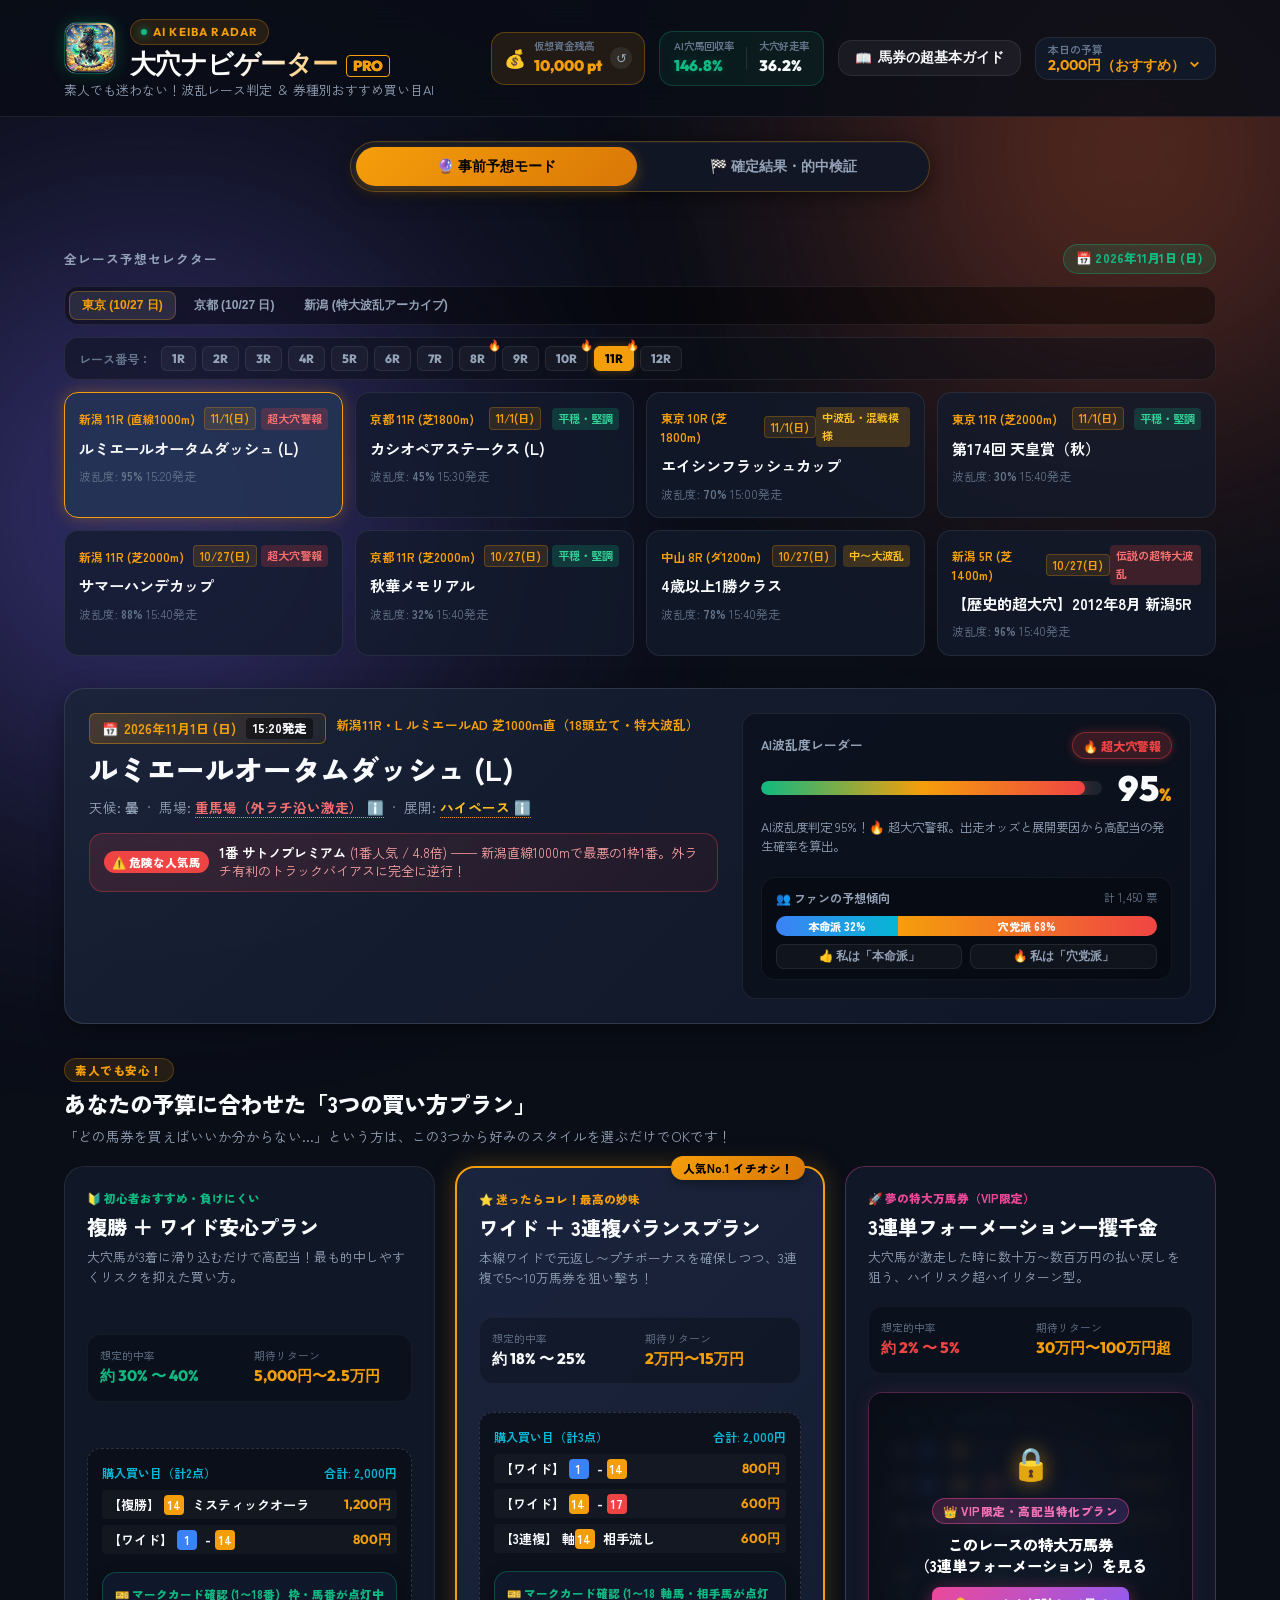
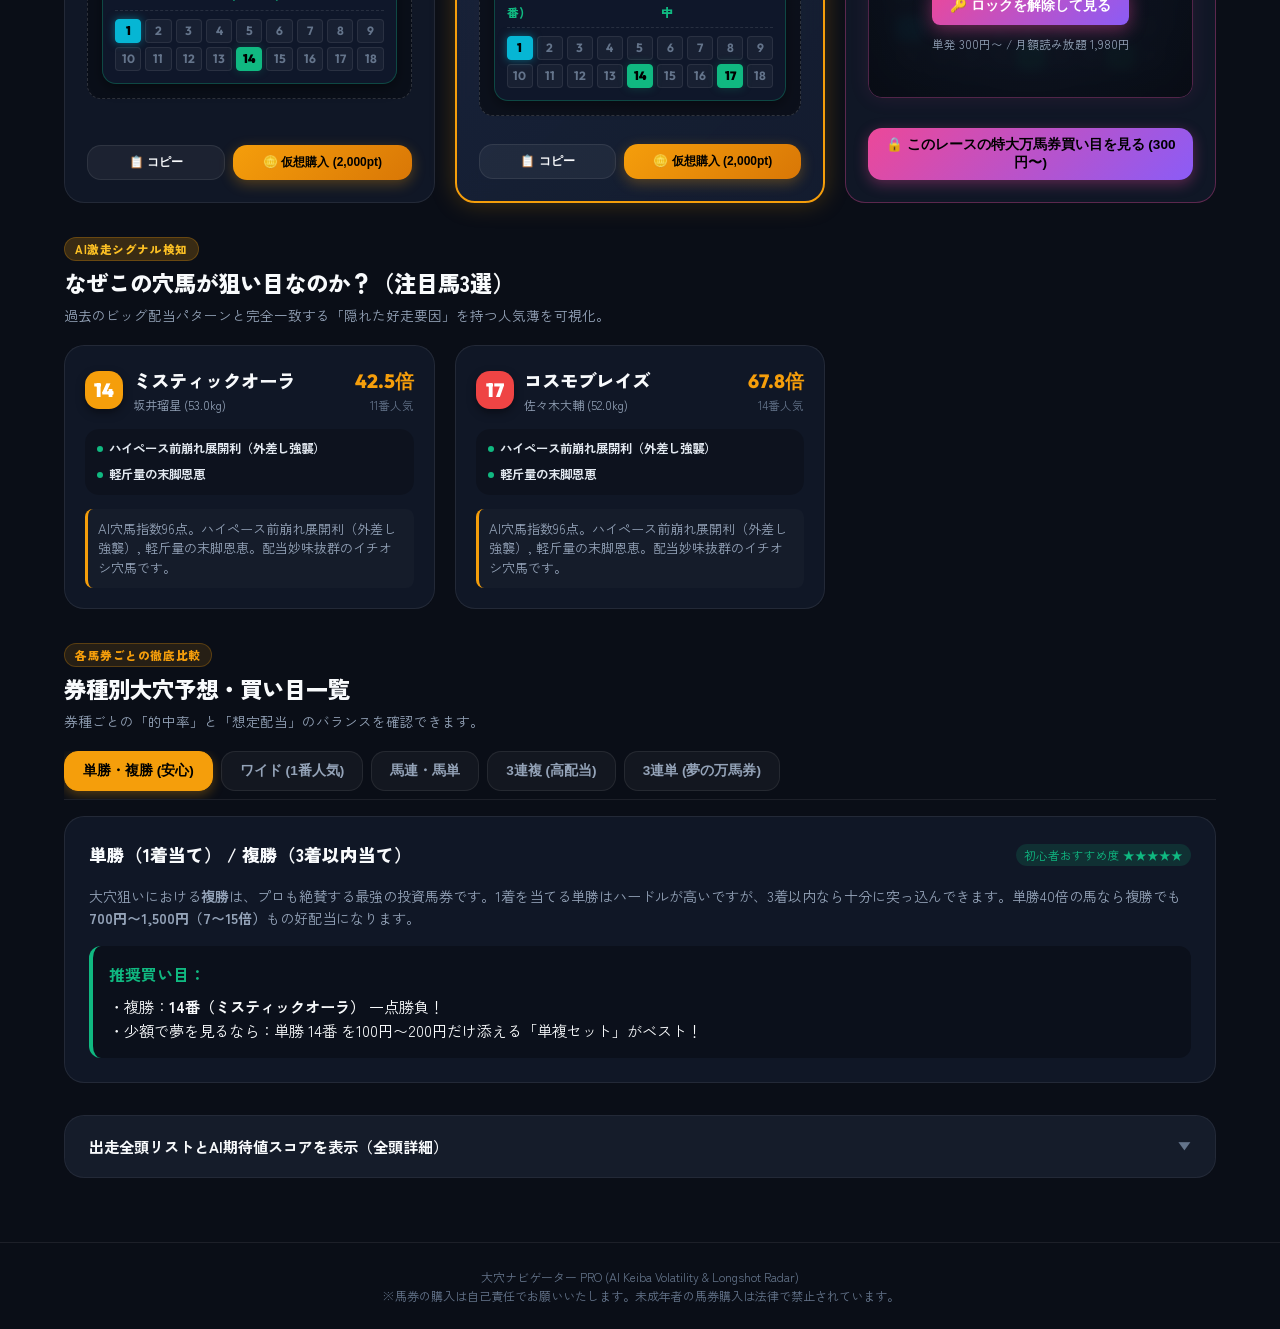
==== index.html @ f324fe52 "feat(monetization): 特大万馬券プランの南京錠ロック＆ハイブリッド収益化（単発300円/月額1,980円）モーダル連携を実装" ====
<!DOCTYPE html>
<html lang="ja">
<head>
  <meta charset="UTF-8">
  <meta name="viewport" content="width=device-width, initial-scale=1.0">
  <meta name="description" content="AI大穴競馬予測ツール - 初心者でもひと目でわかる波乱度判定と券種別おすすめ大穴買い目提案アプリ">
  <title>大穴ナビゲーター | AI競馬波乱度・穴馬予測ツール</title>
  
  <!-- Favicon & App Icons -->
  <link rel="icon" type="image/x-icon" href="favicon.ico">
  <link rel="icon" type="image/png" sizes="32x32" href="favicon-32x32.png">
  <link rel="icon" type="image/png" sizes="16x16" href="favicon-16x16.png">
  <link rel="apple-touch-icon" sizes="180x180" href="apple-touch-icon.png">
  <link rel="manifest" href="manifest.json">
  <meta name="theme-color" content="#0a0e17">
  <meta name="apple-mobile-web-app-capable" content="yes">
  <meta name="apple-mobile-web-app-status-bar-style" content="black-translucent">
  <meta name="apple-mobile-web-app-title" content="大穴ナビ">

  <!-- OGP & SNS Card -->
  <meta property="og:title" content="大穴ナビゲーター PRO | AI競馬波乱度・穴馬予測ツール">
  <meta property="og:description" content="初心者でもひと目でわかる波乱度判定と券種別おすすめ大穴買い目提案アプリ">
  <meta property="og:image" content="https://oana-navi.com/icon-512.png">
  <meta property="og:url" content="https://oana-navi.com">
  <meta property="og:type" content="website">

  <link rel="preconnect" href="https://fonts.googleapis.com">
  <link rel="preconnect" href="https://fonts.gstatic.com" crossorigin>
  <link href="https://fonts.googleapis.com/css2?family=Outfit:wght@400;600;700;800;900&family=Zen+Kaku+Gothic+New:wght@400;500;700;900&display=swap" rel="stylesheet">
  <link rel="stylesheet" href="style.css?v=20261028_arrow">
</head>
<body>
  <!-- 背景エフェクト -->
  <div class="bg-glow bg-glow-1"></div>
  <div class="bg-glow bg-glow-2"></div>
  <div class="bg-pattern"></div>

  <!-- ヘッダー -->
  <header class="app-header">
    <div class="header-container">
      <div class="brand">
        <div class="brand-header-flex">
          <img src="apple-touch-icon.png" alt="大穴ナビゲーター ロゴ" class="brand-logo-img">
          <div class="brand-header-text">
            <div class="brand-badge">
              <span class="pulse-dot"></span> AI KEIBA RADAR
            </div>
            <h1 class="brand-title">大穴ナビゲーター <span>PRO</span></h1>
          </div>
        </div>
        <p class="brand-subtitle">素人でも迷わない！波乱レース判定 ＆<br class="sp-only"> 券種別おすすめ買い目AI</p>
      </div>
      <div class="header-actions">
        <!-- 仮想馬券シミュレーター ウォレット -->
        <div class="wallet-badge" id="wallet-badge" title="ノーリスクで楽しめる仮想資金">
          <span class="wallet-icon">💰</span>
          <div class="wallet-info">
            <span class="wallet-label">仮想資金残高</span>
            <span class="wallet-val" id="wallet-balance">10,000 pt</span>
          </div>
          <button class="wallet-reset-btn" id="wallet-reset-btn" title="資金を10,000ptにリセット">↺</button>
        </div>

        <!-- AI通算信頼性サマリーバッジ -->
        <div class="ai-track-record-badge" title="直近100レースのバックテスト実績">
          <div class="record-item">
            <span class="record-label">AI穴馬回収率</span>
            <span class="record-val highlight-green">146.8%</span>
          </div>
          <div class="record-divider"></div>
          <div class="record-item">
            <span class="record-label">大穴好走率</span>
            <span class="record-val">36.2%</span>
          </div>
        </div>

        <button id="btn-beginner-guide" class="btn btn-outline" aria-label="買い方初心者ガイドを開く">
          <span class="icon">📖</span> 馬券の超基本ガイド
        </button>
        <div class="budget-selector" title="予算に応じたおすすめ買い目を自動計算">
          <div class="budget-info">
            <span class="budget-label">本日の予算</span>
            <select id="budget-select">
              <option value="1000">1,000円（お試し）</option>
              <option value="2000" selected>2,000円（おすすめ）</option>
              <option value="3000">3,000円（しっかり）</option>
              <option value="5000">5,000円（勝負）</option>
            </select>
          </div>
        </div>
      </div>
    </div>
  </header>

  <!-- メインコンテンツ -->
  <main class="main-container">
    <!-- 予想中 / 結果検証モード切り替え（全幅モダンセグメントタブ） -->
    <div class="mode-toggle-container">
      <div class="mode-toggle-group">
        <button id="mode-prediction-btn" class="mode-btn active">🔮 事前予想モード</button>
        <button id="mode-result-btn" class="mode-btn">🏁 確定結果・的中検証</button>
      </div>
    </div>

    <!-- レース選択バー（全競馬場・全レース対応） -->
    <section class="race-selector-section" aria-label="レース選択">
      <div class="selector-header">
        <div class="selector-title-row">
          <div class="selector-title-with-date">
            <span class="section-label">全レース予想セレクター</span>
            <span class="race-date-pill" id="selector-date-pill">📅 2024年10月27日 (日)</span>
          </div>
          <!-- 競馬場タブ -->
          <div class="venue-tabs" id="venue-tabs">
            <button class="venue-btn active" data-venue="tokyo">東京 (10/27 日)</button>
            <button class="venue-btn" data-venue="kyoto">京都 (10/27 日)</button>
            <button class="venue-btn" data-venue="niigata">新潟 (特大波乱アーカイブ)</button>
          </div>
        </div>
      </div>

      <!-- レース番号一覧（1R〜12R） -->
      <div class="race-round-selector">
        <span class="round-label">レース番号：</span>
        <div class="round-buttons" id="round-buttons">
          <!-- 1R〜12RのボタンをJSで生成 -->
        </div>
      </div>

      <!-- レースカード一覧（波乱度サマリー） -->
      <div class="race-cards-carousel" id="race-list-container">
        <!-- JSでレースタブ/カードを生成 -->
      </div>
    </section>

    <!-- レース結果・的中判定エリア（確定結果モード時に最優先表示） -->
    <section class="result-verification-section" id="result-verification-section" style="display: none;" aria-label="レース結果と的中判定">
      <!-- JSで動的レンダリング -->
    </section>

    <!-- レースヘッダー情報＆波乱度インジケーター -->
    <section class="race-overview-card" id="race-overview">
      <div class="overview-main">
        <div class="race-date-badge-row">
          <span class="race-date-highlight" id="race-date-badge">📅 2024年10月27日(日) 15:40発走</span>
          <div class="race-meta-badge" id="race-badge">東京11R・G1 芝2000m（秋古馬三冠初戦・16頭立て）</div>
        </div>
        <h2 class="race-name" id="race-title">第174回 天皇賞（秋）</h2>
        <div class="race-conditions" id="race-conditions">
          <span>天候: <strong>晴</strong></span>
          <span class="sep">•</span>
          <span>馬場: <strong class="badge-heavy tooltip-trigger" data-tip="馬場の水分量・荒れ具合。良＝走りやすい、重・不良＝滑りやすく波乱が起きやすい">良馬場（超高速芝）ℹ️</strong></span>
          <span class="sep">•</span>
          <span>展開: <strong class="badge-pace tooltip-trigger" data-tip="レースのペース。ハイペース＝前がバテて差し穴馬が有利、スロー＝前残り有利">ミドルペースℹ️</strong></span>
        </div>

        <!-- ⚠️ 危険な人気馬アラート（消し馬判定） -->
        <div class="danger-horse-banner" id="danger-horse-banner">
          <!-- 動的レンダリング -->
        </div>
      </div>

      <!-- 波乱度メーター ＆ みんなの支持率バー -->
      <div class="volatility-card">
        <div class="volatility-header">
          <span class="volatility-title">AI波乱度レーダー</span>
          <span class="volatility-level-badge" id="volatility-badge">⚠️ 中波乱・混戦模様</span>
        </div>
        <div class="volatility-visual">
          <div class="volatility-meter-outer">
            <div class="volatility-meter-inner" id="volatility-bar" style="width: 68%;"></div>
          </div>
          <div class="volatility-score" id="volatility-score">68<span>%</span></div>
        </div>
        <p class="volatility-desc" id="volatility-desc">
          実力伯仲の混戦模様！直線の瞬発力勝負で人気薄の追い込み馬が飛び込む大穴パターン。
        </p>

        <!-- 👥 みんなの支持率ソーシャルバー -->
        <div class="community-poll-box" id="community-poll-box">
          <div class="poll-header">
            <span class="poll-title">👥 ファンの予想傾向</span>
            <span class="poll-count" id="poll-voters-count">計 1,842 票</span>
          </div>
          <div class="poll-bar-wrapper">
            <div class="poll-bar-seg favorite-seg" id="poll-fav-bar" style="width: 58%;">
              <span>本命派 58%</span>
            </div>
            <div class="poll-bar-seg underdog-seg" id="poll-under-bar" style="width: 42%;">
              <span>穴党派 42%</span>
            </div>
          </div>
          <div class="poll-action-buttons">
            <button class="poll-vote-btn" id="vote-fav-btn">👍 私は「本命派」</button>
            <button class="poll-vote-btn" id="vote-under-btn">🔥 私は「穴党派」</button>
          </div>
        </div>
      </div>
    </section>

    <!-- 初心者向け：今すぐ買えるおすすめ3コース -->
    <section class="recommendation-section" aria-label="おすすめ買い方コース">
      <div class="section-header">
        <div>
          <span class="section-badge">素人でも安心！</span>
          <h3 class="section-title">あなたの予算に合わせた「3つの買い方プラン」</h3>
        </div>
        <p class="section-caption">「どの馬券を買えばいいか分からない…」という方は、この3つから好みのスタイルを選ぶだけでOKです！</p>
      </div>

      <div class="plans-grid" id="plans-container">
        <!-- プランカード1: ローリスク安心コース -->
        <!-- プランカード2: バランス一攫千金コース (イチオシ) -->
        <!-- プランカード3: 夢の超特大万馬券コース -->
      </div>
    </section>

    <!-- 本日の厳選激走穴馬（なぜこの馬なのか？） -->
    <section class="dark-horses-section" aria-label="激走穴馬ピックアップ">
      <div class="section-header">
        <div>
          <span class="section-badge bg-gold">AI激走シグナル検知</span>
          <h3 class="section-title">なぜこの穴馬が狙い目なのか？（注目馬3選）</h3>
        </div>
        <p class="section-caption">過去のビッグ配当パターンと完全一致する「隠れた好走要因」を持つ人気薄を可視化。</p>
      </div>

      <div class="horses-grid" id="horses-container">
        <!-- 穴馬カードが動的に生成されます -->
      </div>
    </section>

    <!-- 券種別詳細シミュレーション（中・上級者向け＆比較） -->
    <section class="bet-types-section" aria-label="各馬券種別の詳細予想">
      <div class="section-header">
        <div>
          <span class="section-badge">各馬券ごとの徹底比較</span>
          <h3 class="section-title">券種別大穴予想・買い目一覧</h3>
        </div>
        <p class="section-caption">券種ごとの「的中率」と「想定配当」のバランスを確認できます。</p>
      </div>

      <div class="bet-tabs" role="tablist">
        <button class="bet-tab active" data-bet="tansho-fukusho">単勝・複勝 (安心)</button>
        <button class="bet-tab" data-bet="wide">ワイド (1番人気)</button>
        <button class="bet-tab" data-bet="umaren">馬連・馬単</button>
        <button class="bet-tab" data-bet="sanrenpuku">3連複 (高配当)</button>
        <button class="bet-tab" data-bet="sanrentan">3連単 (夢の万馬券)</button>
      </div>

      <div class="bet-tab-content-panel" id="bet-tab-content">
        <!-- タブごとの買い目・期待配当・解説 -->
      </div>
    </section>

    <!-- 出走全頭オッズ＆AIスコア表 -->
    <section class="all-runners-section" aria-label="出走全頭表">
      <details class="runners-accordion">
        <summary class="runners-summary">
          <span>出走全頭リストとAI期待値スコアを表示（全頭詳細）</span>
          <span class="accordion-arrow">▼</span>
        </summary>
        <div class="table-responsive">
          <table class="runners-table">
            <thead>
              <tr>
                <th>枠/馬番</th>
                <th>馬名</th>
                <th><span class="tooltip-trigger" data-tip="騎手と背負う重さ。1kg軽いと約1馬身分有利とされます">騎手/斤量ℹ️</span></th>
                <th>単勝オッズ/人気</th>
                <th><span class="tooltip-trigger" data-tip="逃げ・先行・差し・追込など馬の得意な走り方。展開に大きく影響します">脚質ℹ️</span></th>
                <th><span class="tooltip-trigger" data-tip="AIが算出した穴馬としての激走期待値。80点以上は激走要注意">AI穴馬指数ℹ️</span></th>
                <th>評価判定</th>
              </tr>
            </thead>
            <tbody id="runners-tbody">
              <!-- 動的生成 -->
            </tbody>
          </table>
        </div>
      </details>
    </section>

  </main>

  <!-- フッター -->
  <footer class="app-footer">
    <div class="footer-container">
      <p class="footer-brand">大穴ナビゲーター PRO (AI Keiba Volatility & Longshot Radar)</p>
      <p class="footer-note">※馬券の購入は自己責任でお願いいたします。未成年者の馬券購入は法律で禁止されています。</p>
    </div>
  </footer>

  <!-- 初心者ガイドモーダル -->
  <div class="modal-backdrop" id="guide-modal" hidden>
    <div class="modal-window">
      <div class="modal-header">
        <h3>🔰 素人でも3分でわかる馬券選びのルール</h3>
        <button class="modal-close" id="modal-close-btn" aria-label="閉じる">&times;</button>
      </div>
      <div class="modal-body">
        <div class="guide-item">
          <div class="guide-badge green">基本のキ</div>
          <h4>大穴を狙う初心者は「複勝」か「ワイド」から！</h4>
          <p>
            大穴馬は<strong>「1着になるのは難しいが、2着や3着に紛れ込む」</strong>確率が最も高いです。<br>
            単勝（1着当て）ではなく、3着以内に入れば当たる<strong>「複勝」</strong>や、2頭が3着以内に入る<strong>「ワイド」</strong>を選ぶと、驚くほど的中率が上がり、数千円〜数万円の美味しい配当が手に入ります。
          </p>
        </div>

        <div class="guide-item">
          <div class="guide-badge orange">馬券の種類別：大穴狙いの相性</div>
          <ul class="guide-list">
            <li><strong>複勝（おすすめ度 ★★★★★）:</strong> 3着以内に入ればOK。穴馬なら100円が1,000円〜3,000円（10〜30倍）に化けます。最も負けにくい買い方。</li>
            <li><strong>ワイド（おすすめ度 ★★★★★）:</strong> 3着以内に入る2頭を当てる。「人気馬＋大穴馬」の組み合わせを買うのが一番の勝ちパターン。</li>
            <li><strong>3連複（おすすめ度 ★★★★☆）:</strong> 3着以内に入る3頭を着順不問で当てる。「軸馬1頭＋相手に大穴」を絡めると10万馬券も狙えます。</li>
            <li><strong>3連単（おすすめ度 ★★☆☆☆）:</strong> 1〜3着を順番通り当てる。当たれば数百万円ですが、初心者が闇雲に買うと資金がすぐ尽きます。</li>
          </ul>
        </div>

        <div class="guide-item">
          <div class="guide-badge purple">大穴ナビゲーターの使い方</div>
          <p>
            1. 「波乱度」が<strong>70%以上</strong>のレースだけを狙う（堅いレースは見送る）。<br>
            2. アプリの「おすすめ3プラン」から、自分の予算に合ったカードの買い目をそのまま買う。<br>
            3. これだけで無理のない資金管理で超高額配当のワクワクを楽しめます！
          </p>
        </div>
      </div>
      <div class="modal-footer">
        <button class="btn btn-primary" id="modal-understand-btn">理解した！予想を見る</button>
      </div>
    </div>
  </div>

  <!-- 🔒 プレミアム買い目アンロック（note単発 300円 / 月額1,980円）モーダル -->
  <div class="modal-backdrop" id="premium-modal" hidden>
    <div class="modal-window" style="max-width: 520px;">
      <div class="modal-header">
        <h3 style="display:flex; align-items:center; gap:8px;">
          <span>👑 特大万馬券・限定買い目アンロック</span>
        </h3>
        <button class="modal-close" id="premium-close-btn" aria-label="閉じる">&times;</button>
      </div>
      <div class="modal-body">
        <p style="font-size:0.9rem; color:var(--text-muted); line-height:1.6;">
          AIが厳選した<strong>「超特大万馬券（3連単完全フォーメーション）」</strong>は、note有料記事または月額メンバーシップ限定で公開しています。
        </p>

        <div style="display:grid; grid-template-columns:1fr 1fr; gap:14px; margin-top:8px;">
          <!-- 単発プラン -->
          <div style="background:rgba(255,255,255,0.03); border:1px solid var(--border-color); border-radius:12px; padding:16px; display:flex; flex-direction:column; justify-content:space-between; gap:10px;">
            <div>
              <span class="guide-badge green">お試し単発</span>
              <h4 style="font-size:1.05rem; margin-top:6px;">このレースだけ</h4>
              <p style="font-size:0.78rem; color:var(--text-dim); margin-top:4px;">G1や気になる勝負レースだけピンポイントで購入したい方向け。</p>
            </div>
            <div>
              <div style="font-family:var(--font-display); font-size:1.4rem; font-weight:900; color:var(--accent-gold);">
                300 <span style="font-size:0.8rem; color:var(--text-muted);">円/レース</span>
              </div>
              <a href="https://note.com" target="_blank" rel="noopener noreferrer" class="btn btn-outline" style="width:100%; justify-content:center; margin-top:8px; font-size:0.75rem;">
                noteで単発購入 ↗
              </a>
            </div>
          </div>

          <!-- 月額プラン (イチオシ) -->
          <div style="background:linear-gradient(135deg, rgba(245,158,11,0.1), rgba(239,68,68,0.05)); border:2px solid var(--accent-gold); border-radius:12px; padding:16px; display:flex; flex-direction:column; justify-content:space-between; gap:10px; position:relative;">
            <div style="position:absolute; top:-10px; right:10px; background:var(--accent-gold); color:#000; font-size:0.65rem; font-weight:900; padding:2px 8px; border-radius:10px;">
              一番人気！
            </div>
            <div>
              <span class="guide-badge orange">月額読み放題</span>
              <h4 style="font-size:1.05rem; margin-top:6px;">週末全勝負レース</h4>
              <p style="font-size:0.78rem; color:var(--text-dim); margin-top:4px;">月8〜10レースの限定買い目がすべて見放題。1レースあたり実質約200円！</p>
            </div>
            <div>
              <div style="font-family:var(--font-display); font-size:1.4rem; font-weight:900; color:var(--accent-neon-green);">
                1,980 <span style="font-size:0.8rem; color:var(--text-muted);">円/月</span>
              </div>
              <a href="https://note.com" target="_blank" rel="noopener noreferrer" class="btn btn-primary" style="width:100%; justify-content:center; margin-top:8px; font-size:0.75rem;">
                メンバーシップ参加 ↗
              </a>
            </div>
          </div>
        </div>

        <div style="margin-top:14px; padding:12px; background:rgba(255,255,255,0.02); border:1px dashed rgba(255,255,255,0.15); border-radius:10px; text-align:center;">
          <p style="font-size:0.75rem; color:var(--text-muted); margin-bottom:8px;">
            【動作確認・会員様向け】購入後またはデモ体験としてロックを解除しますか？
          </p>
          <button class="btn btn-outline" style="font-size:0.75rem; padding:6px 14px; border-color:#10b981; color:#10b981;" onclick="unlockPlan3(true)">
            🔓 会員として買い目をアンロック表示する
          </button>
        </div>

        <p style="font-size:0.75rem; color:var(--text-dim); text-align:center; margin-top:8px;">
          ※noteのアカウントをお持ちであれば、クレジットカード等ですぐにご利用いただけます。
        </p>
      </div>
    </div>
  </div>

  <script src="app.js?v=20261028_mobile"></script>
</body>
</html>
---- style.css ----
/* ==========================================================================
   大穴ナビゲーター PRO - スタイルシート (Modern Dark Glassmorphism)
   ========================================================================== */

:root {
  /* カラーパレット */
  --bg-primary: #0a0e17;
  --bg-secondary: #111827;
  --bg-card: rgba(19, 27, 44, 0.75);
  --bg-card-hover: rgba(28, 40, 65, 0.85);
  --bg-card-active: rgba(36, 52, 85, 0.9);
  
  --border-color: rgba(255, 255, 255, 0.08);
  --border-highlight: rgba(245, 158, 11, 0.35);

  --text-main: #f8fafc;
  --text-muted: #94a3b8;
  --text-dim: #64748b;

  /* アクセントカラー */
  --accent-gold: #f59e0b;
  --accent-gold-glow: rgba(245, 158, 11, 0.3);
  --accent-neon-green: #10b981;
  --accent-neon-green-glow: rgba(16, 185, 129, 0.25);
  --accent-danger: #ef4444;
  --accent-danger-glow: rgba(239, 68, 68, 0.35);
  --accent-cyan: #06b6d4;
  --accent-purple: #8b5cf6;

  /* フォント */
  --font-display: 'Outfit', sans-serif;
  --font-body: 'Zen Kaku Gothic New', -apple-system, BlinkMacSystemFont, sans-serif;

  /* シャドウ＆ぼかし */
  --shadow-sm: 0 2px 8px rgba(0, 0, 0, 0.3);
  --shadow-md: 0 8px 24px rgba(0, 0, 0, 0.4);
  --shadow-lg: 0 16px 40px rgba(0, 0, 0, 0.5);
  --shadow-glow-gold: 0 0 25px rgba(245, 158, 11, 0.25);
  --shadow-glow-red: 0 0 25px rgba(239, 68, 68, 0.3);

  --radius-sm: 8px;
  --radius-md: 14px;
  --radius-lg: 20px;
  --radius-full: 9999px;
}

/* リセット＆基本 */
*, *::before, *::after {
  box-sizing: border-box;
  margin: 0;
  padding: 0;
}

body {
  font-family: var(--font-body);
  background-color: var(--bg-primary);
  color: var(--text-main);
  line-height: 1.6;
  min-height: 100vh;
  position: relative;
  overflow-x: hidden;
  -webkit-font-smoothing: antialiased;
}

/* 背景エフェクト */
.bg-glow {
  position: fixed;
  border-radius: 50%;
  filter: blur(140px);
  z-index: -1;
  pointer-events: none;
  opacity: 0.45;
}
.bg-glow-1 {
  top: -100px;
  right: -100px;
  width: 500px;
  height: 500px;
  background: radial-gradient(circle, #f59e0b 0%, #ef4444 60%, transparent 80%);
}
.bg-glow-2 {
  bottom: 10%;
  left: -150px;
  width: 600px;
  height: 600px;
  background: radial-gradient(circle, #3b82f6 0%, #8b5cf6 50%, transparent 80%);
}
.bg-pattern {
  position: fixed;
  inset: 0;
  background-image: radial-gradient(rgba(255, 255, 255, 0.05) 1px, transparent 1px);
  background-size: 32px 32px;
  z-index: -1;
  opacity: 0.6;
}

/* ヘッダー */
.app-header {
  border-bottom: 1px solid var(--border-color);
  background: rgba(10, 14, 23, 0.85);
  backdrop-filter: blur(16px);
  position: sticky;
  top: 0;
  z-index: 100;
}
.header-container {
  max-width: 1200px;
  margin: 0 auto;
  padding: 16px 24px;
  display: flex;
  align-items: center;
  justify-content: space-between;
  flex-wrap: wrap;
  gap: 16px;
}
.brand-header-flex {
  display: flex;
  align-items: center;
  gap: 14px;
}
.brand-logo-img {
  width: 52px;
  height: 52px;
  border-radius: 12px;
  box-shadow: 0 0 16px rgba(16, 185, 129, 0.3), 0 4px 12px rgba(0, 0, 0, 0.5);
  border: 1px solid rgba(16, 185, 129, 0.4);
  object-fit: cover;
  transition: transform 0.25s ease, box-shadow 0.25s ease;
}
.brand-logo-img:hover {
  transform: scale(1.05) rotate(-2deg);
  box-shadow: 0 0 24px rgba(16, 185, 129, 0.5), 0 6px 16px rgba(0, 0, 0, 0.6);
}
.brand-badge {
  display: inline-flex;
  align-items: center;
  gap: 6px;
  font-family: var(--font-display);
  font-size: 0.72rem;
  font-weight: 700;
  letter-spacing: 0.1em;
  color: var(--accent-gold);
  background: rgba(245, 158, 11, 0.12);
  padding: 3px 10px;
  border-radius: var(--radius-full);
  border: 1px solid rgba(245, 158, 11, 0.25);
  margin-bottom: 4px;
}
.pulse-dot {
  width: 6px;
  height: 6px;
  border-radius: 50%;
  background-color: var(--accent-neon-green);
  box-shadow: 0 0 8px var(--accent-neon-green);
  animation: pulse 1.5s infinite;
}
@keyframes pulse {
  0% { transform: scale(0.95); opacity: 0.8; }
  50% { transform: scale(1.4); opacity: 1; }
  100% { transform: scale(0.95); opacity: 0.8; }
}
.brand-title {
  font-family: var(--font-display);
  font-size: 1.6rem;
  font-weight: 900;
  letter-spacing: -0.02em;
  background: linear-gradient(135deg, #ffffff 40%, var(--accent-gold) 100%);
  -webkit-background-clip: text;
  -webkit-text-fill-color: transparent;
  line-height: 1.2;
}
.brand-title span {
  font-size: 0.9rem;
  background: var(--accent-gold);
  -webkit-background-clip: text;
  -webkit-text-fill-color: transparent;
  border: 1px solid var(--accent-gold);
  padding: 1px 6px;
  border-radius: 4px;
  margin-left: 4px;
  vertical-align: middle;
}
.brand-subtitle {
  font-size: 0.8rem;
  color: var(--text-muted);
}
.header-actions {
  display: flex;
  align-items: center;
  gap: 14px;
  flex-wrap: wrap;
}
.budget-selector {
  display: flex;
  align-items: center;
  gap: 8px;
  background: var(--bg-secondary);
  border: 1px solid var(--border-color);
  padding: 5px 12px;
  border-radius: var(--radius-md);
  font-size: 0.85rem;
  color: var(--text-muted);
}
.budget-info {
  display: flex;
  flex-direction: column;
  width: 100%;
}
.budget-label {
  font-size: 0.68rem;
  color: var(--text-dim);
  font-weight: 600;
  line-height: 1.2;
}
.budget-selector select {
  appearance: none;
  -webkit-appearance: none;
  -moz-appearance: none;
  background-color: transparent;
  background-image: url("data:image/svg+xml,%3Csvg xmlns='http://www.w3.org/2000/svg' width='14' height='14' viewBox='0 0 24 24' fill='none' stroke='%23f59e0b' stroke-width='3.5' stroke-linecap='round' stroke-linejoin='round'%3E%3Cpath d='m6 9 6 6 6-6'/%3E%3C/svg%3E");
  background-repeat: no-repeat;
  background-position: right 2px center;
  background-size: 13px 13px;
  padding-right: 18px;
  color: var(--accent-gold);
  border: none;
  font-weight: 700;
  font-family: var(--font-display);
  font-size: 0.88rem;
  outline: none;
  cursor: pointer;
  width: 100%;
}
.budget-selector select option {
  background: var(--bg-secondary);
  color: var(--text-main);
}

/* ボタン */
.btn {
  display: inline-flex;
  align-items: center;
  gap: 6px;
  padding: 8px 16px;
  border-radius: var(--radius-md);
  font-size: 0.85rem;
  font-weight: 700;
  cursor: pointer;
  transition: all 0.2s cubic-bezier(0.16, 1, 0.3, 1);
  text-decoration: none;
  border: none;
}
.btn-primary {
  background: linear-gradient(135deg, var(--accent-gold), #d97706);
  color: #000;
  box-shadow: 0 4px 14px var(--accent-gold-glow);
}
.btn-primary:hover {
  transform: translateY(-2px);
  box-shadow: 0 6px 20px var(--accent-gold-glow);
}
.btn-outline {
  background: rgba(255, 255, 255, 0.05);
  color: var(--text-main);
  border: 1px solid var(--border-color);
}
.btn-outline:hover {
  background: rgba(255, 255, 255, 0.1);
  border-color: rgba(255, 255, 255, 0.2);
}

/* 仮想馬券シミュレーター ウォレットバッジ */
.wallet-badge {
  display: flex;
  align-items: center;
  gap: 8px;
  background: rgba(245, 158, 11, 0.1);
  border: 1px solid rgba(245, 158, 11, 0.3);
  padding: 5px 12px;
  border-radius: var(--radius-md);
}
.wallet-icon {
  font-size: 1.1rem;
}
.wallet-info {
  display: flex;
  flex-direction: column;
}
.wallet-label {
  font-size: 0.65rem;
  color: var(--text-dim);
  font-weight: 700;
}
.wallet-val {
  font-family: var(--font-display);
  font-size: 0.95rem;
  font-weight: 900;
  color: var(--accent-gold);
}
.wallet-reset-btn {
  background: rgba(255, 255, 255, 0.08);
  border: none;
  color: var(--text-muted);
  width: 22px;
  height: 22px;
  border-radius: 50%;
  display: flex;
  align-items: center;
  justify-content: center;
  font-size: 0.8rem;
  cursor: pointer;
  transition: all 0.2s;
}
.wallet-reset-btn:hover {
  background: rgba(255, 255, 255, 0.2);
  color: #fff;
  transform: rotate(-180deg);
}

/* ⚠️ 危険な人気馬アラートバナー */
.danger-horse-banner {
  margin-top: 14px;
  background: linear-gradient(135deg, rgba(239, 68, 68, 0.15) 0%, rgba(185, 28, 28, 0.08) 100%);
  border: 1px solid rgba(239, 68, 68, 0.35);
  border-radius: var(--radius-md);
  padding: 10px 14px;
  display: flex;
  align-items: center;
  justify-content: space-between;
  gap: 12px;
}
.danger-horse-content {
  display: flex;
  align-items: center;
  gap: 10px;
}
.danger-tag {
  background: #ef4444;
  color: #fff;
  font-size: 0.72rem;
  font-weight: 900;
  padding: 2px 8px;
  border-radius: var(--radius-full);
  white-space: nowrap;
}
.danger-text {
  font-size: 0.82rem;
  color: #fca5a5;
  line-height: 1.4;
}
.danger-text strong {
  color: #fff;
}

/* 👥 みんなの支持率ソーシャルバー */
.community-poll-box {
  margin-top: 10px;
  background: rgba(0, 0, 0, 0.3);
  padding: 10px 14px;
  border-radius: var(--radius-md);
  display: flex;
  flex-direction: column;
  gap: 8px;
  border: 1px solid rgba(255, 255, 255, 0.05);
}
.poll-header {
  display: flex;
  justify-content: space-between;
  align-items: center;
}
.poll-title {
  font-size: 0.75rem;
  font-weight: 700;
  color: var(--text-muted);
}
.poll-count {
  font-size: 0.7rem;
  color: var(--text-dim);
}
.poll-bar-wrapper {
  height: 20px;
  background: rgba(255, 255, 255, 0.08);
  border-radius: var(--radius-full);
  overflow: hidden;
  display: flex;
  font-size: 0.7rem;
  font-weight: 800;
  color: #fff;
  line-height: 20px;
  text-align: center;
}
.poll-bar-seg {
  transition: width 0.4s ease;
  overflow: hidden;
  white-space: nowrap;
}
.favorite-seg {
  background: linear-gradient(90deg, #3b82f6, #06b6d4);
}
.underdog-seg {
  background: linear-gradient(90deg, #f59e0b, #ef4444);
}
.poll-action-buttons {
  display: flex;
  gap: 8px;
}
.poll-vote-btn {
  flex: 1;
  background: rgba(255, 255, 255, 0.04);
  border: 1px solid var(--border-color);
  color: var(--text-muted);
  font-size: 0.72rem;
  font-weight: 700;
  padding: 4px;
  border-radius: var(--radius-sm);
  cursor: pointer;
  transition: all 0.2s;
}
.poll-vote-btn:hover {
  background: rgba(255, 255, 255, 0.1);
  color: #fff;
}
.poll-vote-btn.voted {
  background: var(--accent-gold);
  color: #000;
  border-color: var(--accent-gold);
}

/* 🎫 クリーンなデジタルマークシート風スリップ */
.digital-marksheet {
  background: #0f172a;
  border: 1px solid rgba(16, 185, 129, 0.3);
  border-radius: var(--radius-md);
  padding: 12px;
  margin-top: 10px;
  display: flex;
  flex-direction: column;
  gap: 8px;
  box-shadow: 0 4px 14px rgba(0, 0, 0, 0.4);
}
.marksheet-header {
  display: flex;
  justify-content: space-between;
  align-items: center;
  font-size: 0.72rem;
  font-weight: 800;
  color: var(--accent-neon-green);
  border-bottom: 1px dashed rgba(255, 255, 255, 0.1);
  padding-bottom: 6px;
}
.marksheet-grid {
  display: grid;
  grid-template-columns: repeat(9, 1fr);
  gap: 4px;
}
.mark-cell {
  height: 24px;
  display: flex;
  align-items: center;
  justify-content: center;
  background: rgba(255, 255, 255, 0.04);
  border: 1px solid rgba(255, 255, 255, 0.08);
  border-radius: 4px;
  font-family: var(--font-display);
  font-size: 0.75rem;
  font-weight: 700;
  color: var(--text-dim);
}
.mark-cell.marked {
  background: var(--accent-neon-green);
  color: #000;
  font-weight: 900;
  box-shadow: 0 0 10px var(--accent-neon-green-glow);
  border-color: var(--accent-neon-green);
}
.mark-cell.marked-fav {
  background: var(--accent-cyan);
  color: #000;
  font-weight: 900;
  box-shadow: 0 0 8px rgba(6, 182, 212, 0.5);
  border-color: var(--accent-cyan);
}

/* ツールチップ（1秒ポップアップ解説） */
.tooltip-trigger {
  position: relative;
  cursor: pointer;
  border-bottom: 1px dotted var(--accent-gold);
}
.tooltip-trigger:hover::after {
  content: attr(data-tip);
  position: absolute;
  bottom: 125%;
  left: 50%;
  transform: translateX(-50%);
  background: #1e293b;
  color: #f8fafc;
  font-size: 0.75rem;
  font-weight: 500;
  padding: 6px 12px;
  border-radius: 6px;
  white-space: nowrap;
  box-shadow: var(--shadow-lg);
  border: 1px solid var(--border-color);
  z-index: 1000;
  pointer-events: none;
}
.tooltip-trigger:hover::before {
  content: "";
  position: absolute;
  bottom: 110%;
  left: 50%;
  transform: translateX(-50%);
  border: 5px solid transparent;
  border-top-color: #1e293b;
  z-index: 1000;
}

/* AI通算信頼性サマリーバッジ */
.ai-track-record-badge {
  display: flex;
  align-items: center;
  gap: 12px;
  background: rgba(16, 185, 129, 0.08);
  border: 1px solid rgba(16, 185, 129, 0.25);
  padding: 6px 14px;
  border-radius: var(--radius-md);
}
.record-item {
  display: flex;
  flex-direction: column;
}
.record-label {
  font-size: 0.65rem;
  color: var(--text-dim);
  font-weight: 700;
}
.record-val {
  font-family: var(--font-display);
  font-size: 0.95rem;
  font-weight: 900;
  color: var(--text-main);
}
.record-val.highlight-green {
  color: var(--accent-neon-green);
  text-shadow: 0 0 10px var(--accent-neon-green-glow);
}
.record-divider {
  width: 1px;
  height: 22px;
  background: rgba(255, 255, 255, 0.1);
}

/* 競馬場タブ */
.venue-tabs {
  display: flex;
  gap: 6px;
  background: rgba(0, 0, 0, 0.4);
  padding: 4px;
  border-radius: var(--radius-md);
  border: 1px solid var(--border-color);
}
.venue-btn {
  background: transparent;
  color: var(--text-muted);
  border: none;
  padding: 5px 12px;
  border-radius: var(--radius-sm);
  font-size: 0.75rem;
  font-weight: 700;
  cursor: pointer;
  transition: all 0.2s ease;
}
.venue-btn:hover {
  color: var(--text-main);
}
.venue-btn.active {
  background: rgba(255, 255, 255, 0.1);
  color: var(--accent-gold);
  border: 1px solid rgba(245, 158, 11, 0.3);
}

/* レース番号セレクター（1R〜12R） */
.race-round-selector {
  display: flex;
  align-items: center;
  gap: 10px;
  background: rgba(10, 14, 23, 0.5);
  border: 1px solid var(--border-color);
  padding: 8px 14px;
  border-radius: var(--radius-md);
  overflow-x: auto;
}
.round-label {
  font-size: 0.75rem;
  color: var(--text-dim);
  font-weight: 700;
  white-space: nowrap;
}
.round-buttons {
  display: flex;
  gap: 6px;
}
.round-btn {
  background: rgba(255, 255, 255, 0.04);
  color: var(--text-muted);
  border: 1px solid var(--border-color);
  padding: 4px 10px;
  border-radius: 6px;
  font-size: 0.75rem;
  font-family: var(--font-display);
  font-weight: 800;
  cursor: pointer;
  white-space: nowrap;
  transition: all 0.2s ease;
}
.round-btn:hover {
  border-color: var(--accent-gold);
  color: #fff;
}
.round-btn.active {
  background: var(--accent-gold);
  color: #000;
  border-color: var(--accent-gold);
  box-shadow: 0 0 10px var(--accent-gold-glow);
}
.round-btn.has-oana {
  position: relative;
}
.round-btn.has-oana::after {
  content: "🔥";
  position: absolute;
  top: -8px;
  right: -6px;
  font-size: 0.65rem;
}

/* モード切り替えボタングループ（全幅セグメントタブ） */
.mode-toggle-container {
  width: 100%;
  max-width: 580px;
  margin: 0 auto 20px auto;
}
.mode-toggle-group {
  display: grid;
  grid-template-columns: 1fr 1fr;
  background: rgba(18, 24, 38, 0.95);
  backdrop-filter: blur(12px);
  padding: 5px;
  border-radius: var(--radius-full);
  border: 1px solid rgba(245, 158, 11, 0.3);
  gap: 6px;
  box-shadow: 0 4px 20px rgba(0, 0, 0, 0.5), inset 0 1px 1px rgba(255, 255, 255, 0.05);
}
.mode-btn {
  background: transparent;
  color: var(--text-muted);
  border: none;
  padding: 10px 16px;
  border-radius: var(--radius-full);
  font-size: 0.88rem;
  font-weight: 800;
  cursor: pointer;
  transition: all 0.25s cubic-bezier(0.16, 1, 0.3, 1);
  display: flex;
  align-items: center;
  justify-content: center;
  gap: 6px;
  white-space: nowrap;
}
.mode-btn:hover {
  color: var(--text-main);
  background: rgba(255, 255, 255, 0.05);
}
.mode-btn.active {
  background: linear-gradient(135deg, var(--accent-gold), #d97706);
  color: #000;
  box-shadow: 0 4px 14px var(--accent-gold-glow);
}

/* 日付関連スタイル */
.race-date-pill {
  display: inline-flex;
  align-items: center;
  gap: 6px;
  background: rgba(16, 185, 129, 0.15);
  color: var(--accent-neon-green);
  border: 1px solid rgba(16, 185, 129, 0.35);
  padding: 4px 12px;
  border-radius: var(--radius-full);
  font-size: 0.78rem;
  font-weight: 800;
  letter-spacing: 0.02em;
}
.race-date-badge-row {
  display: flex;
  align-items: center;
  gap: 10px;
  flex-wrap: wrap;
  margin-bottom: 8px;
}
.race-date-highlight {
  display: inline-flex;
  align-items: center;
  gap: 6px;
  background: linear-gradient(135deg, rgba(245, 158, 11, 0.2), rgba(245, 158, 11, 0.05));
  border: 1px solid rgba(245, 158, 11, 0.4);
  color: var(--accent-gold);
  padding: 4px 12px;
  border-radius: 6px;
  font-size: 0.82rem;
  font-weight: 800;
}
.post-time-badge {
  background: rgba(0, 0, 0, 0.45);
  padding: 1px 7px;
  border-radius: 4px;
  color: var(--text-main);
  margin-left: 4px;
  font-size: 0.78rem;
}
.race-tab-date-tag {
  font-size: 0.72rem;
  color: var(--accent-gold);
  background: rgba(245, 158, 11, 0.12);
  border: 1px solid rgba(245, 158, 11, 0.25);
  padding: 1px 6px;
  border-radius: 4px;
  font-weight: 700;
  margin-left: 4px;
}
.race-tab-time {
  color: var(--text-dim);
  font-size: 0.75rem;
}
.selector-title-row {
  display: flex;
  flex-direction: column;
  gap: 12px;
  width: 100%;
}
.selector-title-with-date {
  display: flex;
  align-items: center;
  justify-content: space-between;
  gap: 12px;
  flex-wrap: wrap;
}

/* ==========================================================================
   結果・的中検証セクション（予想 VS 確定着順）
   ========================================================================== */
.result-verification-section {
  display: flex;
  flex-direction: column;
  gap: 18px;
  animation: fadeIn 0.3s ease-out;
}
@keyframes fadeIn {
  from { opacity: 0; transform: translateY(-8px); }
  to { opacity: 1; transform: translateY(0); }
}

.verification-card {
  background: linear-gradient(135deg, rgba(22, 33, 54, 0.95) 0%, rgba(13, 20, 36, 0.98) 100%);
  border: 2px solid rgba(16, 185, 129, 0.4);
  border-radius: var(--radius-lg);
  padding: 24px;
  display: flex;
  flex-direction: column;
  gap: 20px;
  box-shadow: 0 0 30px rgba(16, 185, 129, 0.15);
  backdrop-filter: blur(14px);
  position: relative;
  overflow: hidden;
}
.verification-card.miss {
  border-color: rgba(239, 68, 68, 0.35);
  box-shadow: 0 0 25px rgba(239, 68, 68, 0.1);
}
.verification-card.skip-success {
  border-color: rgba(6, 182, 212, 0.4);
  box-shadow: 0 0 25px rgba(6, 182, 212, 0.15);
}

.verification-header {
  display: flex;
  justify-content: space-between;
  align-items: center;
  flex-wrap: wrap;
  gap: 12px;
  border-bottom: 1px solid var(--border-color);
  padding-bottom: 16px;
}
.hit-banner-wrapper {
  display: flex;
  align-items: center;
  gap: 12px;
}
.hit-status-badge {
  display: inline-flex;
  align-items: center;
  gap: 6px;
  padding: 6px 16px;
  border-radius: var(--radius-full);
  font-family: var(--font-display);
  font-size: 1.05rem;
  font-weight: 900;
  letter-spacing: 0.05em;
  color: #000;
  box-shadow: 0 4px 16px rgba(0, 0, 0, 0.3);
}
.hit-badge-success {
  background: linear-gradient(135deg, #34d399, #10b981);
}
.hit-badge-miss {
  background: linear-gradient(135deg, #f87171, #ef4444);
  color: #fff;
}
.hit-badge-skip {
  background: linear-gradient(135deg, #38bdf8, #0ea5e9);
  color: #000;
}

.roi-badge {
  display: flex;
  flex-direction: column;
  background: rgba(0, 0, 0, 0.4);
  padding: 4px 12px;
  border-radius: var(--radius-md);
  border: 1px solid rgba(255, 255, 255, 0.08);
}
.roi-label {
  font-size: 0.65rem;
  color: var(--text-dim);
}
.roi-value {
  font-family: var(--font-display);
  font-size: 1.25rem;
  font-weight: 900;
  color: var(--accent-gold);
}

.trust-rating-box {
  display: flex;
  align-items: center;
  gap: 8px;
  background: rgba(255, 255, 255, 0.04);
  padding: 6px 14px;
  border-radius: var(--radius-full);
  border: 1px solid var(--border-color);
}
.trust-label {
  font-size: 0.75rem;
  color: var(--text-muted);
}
.trust-stars {
  color: var(--accent-gold);
  letter-spacing: 2px;
}
.trust-grade {
  font-weight: 900;
  font-family: var(--font-display);
  color: var(--accent-neon-green);
  font-size: 0.95rem;
}

/* 予想 vs 結果 比較グリッド */
.vs-grid {
  display: grid;
  grid-template-columns: 1fr 1fr;
  gap: 20px;
}
.vs-col {
  background: rgba(10, 14, 23, 0.6);
  border: 1px solid var(--border-color);
  border-radius: var(--radius-md);
  padding: 16px;
  display: flex;
  flex-direction: column;
  gap: 12px;
}
.vs-col-title {
  font-size: 0.8rem;
  font-weight: 800;
  text-transform: uppercase;
  color: var(--text-muted);
  display: flex;
  justify-content: space-between;
}
.vs-list {
  list-style: none;
  display: flex;
  flex-direction: column;
  gap: 8px;
}
.vs-item {
  display: flex;
  justify-content: space-between;
  align-items: center;
  padding: 8px 12px;
  background: rgba(255, 255, 255, 0.03);
  border-radius: var(--radius-sm);
  font-size: 0.85rem;
}
.vs-item.matched {
  background: rgba(16, 185, 129, 0.15);
  border-left: 3px solid var(--accent-neon-green);
}
.vs-rank-badge {
  display: inline-block;
  width: 22px;
  height: 22px;
  line-height: 22px;
  text-align: center;
  border-radius: 4px;
  font-weight: 900;
  font-size: 0.75rem;
  color: #fff;
  margin-right: 6px;
}
.rank-1 { background: #eab308; color: #000; }
.rank-2 { background: #94a3b8; color: #000; }
.rank-3 { background: #b45309; }

/* 払戻金テーブル */
.payouts-box {
  background: rgba(0, 0, 0, 0.3);
  border-radius: var(--radius-md);
  padding: 14px;
  display: flex;
  flex-direction: column;
  gap: 8px;
}
.payout-row {
  display: flex;
  justify-content: space-between;
  font-size: 0.85rem;
}
.payout-hit {
  color: var(--accent-gold);
  font-weight: 800;
  font-family: var(--font-display);
}

/* AIレース回顧・反省・信頼性総括 */
.review-box {
  background: rgba(255, 255, 255, 0.03);
  border-radius: var(--radius-md);
  padding: 14px 18px;
  border-left: 4px solid var(--accent-cyan);
}
.review-title {
  font-size: 0.8rem;
  font-weight: 800;
  color: var(--accent-cyan);
  margin-bottom: 4px;
}
.review-text {
  font-size: 0.85rem;
  color: var(--text-muted);
  line-height: 1.6;
}

/* メインコンテナ */
.main-container {
  max-width: 1200px;
  margin: 0 auto;
  padding: 24px;
  display: flex;
  flex-direction: column;
  gap: 32px;
}

/* レース選択カルーセル */
.race-selector-section {
  display: flex;
  flex-direction: column;
  gap: 12px;
}
.selector-header {
  display: flex;
  align-items: center;
  justify-content: space-between;
}
.section-label {
  font-size: 0.8rem;
  font-weight: 700;
  color: var(--text-muted);
  text-transform: uppercase;
  letter-spacing: 0.08em;
}
.badge-tag {
  font-size: 0.72rem;
  color: var(--accent-cyan);
  background: rgba(6, 182, 212, 0.12);
  padding: 2px 8px;
  border-radius: var(--radius-full);
}
.race-cards-carousel {
  display: grid;
  grid-template-columns: repeat(auto-fit, minmax(240px, 1fr));
  gap: 12px;
}
.race-tab-card {
  background: var(--bg-card);
  border: 1px solid var(--border-color);
  padding: 14px;
  border-radius: var(--radius-md);
  cursor: pointer;
  transition: all 0.2s ease;
  display: flex;
  flex-direction: column;
  gap: 6px;
  backdrop-filter: blur(8px);
}
.race-tab-card:hover {
  border-color: var(--accent-gold);
  background: var(--bg-card-hover);
  transform: translateY(-2px);
}
.race-tab-card.active {
  background: var(--bg-card-active);
  border-color: var(--accent-gold);
  box-shadow: 0 0 16px var(--accent-gold-glow);
}
.race-tab-header {
  display: flex;
  justify-content: space-between;
  align-items: center;
}
.race-tab-venue {
  font-size: 0.75rem;
  font-weight: 700;
  color: var(--accent-gold);
}
.race-tab-volatility {
  font-size: 0.7rem;
  padding: 2px 6px;
  border-radius: 4px;
  font-weight: 700;
}
.vol-high { background: rgba(239, 68, 68, 0.2); color: #f87171; }
.vol-mid { background: rgba(245, 158, 11, 0.2); color: #fbbf24; }
.vol-low { background: rgba(16, 185, 129, 0.2); color: #34d399; }

.race-tab-title {
  font-size: 0.95rem;
  font-weight: 700;
  white-space: nowrap;
  overflow: hidden;
  text-overflow: ellipsis;
}
.race-tab-meta {
  font-size: 0.72rem;
  color: var(--text-dim);
}

/* レース概要＆波乱度インジケーター */
.race-overview-card {
  background: linear-gradient(135deg, rgba(26, 36, 56, 0.85) 0%, rgba(15, 23, 42, 0.9) 100%);
  border: 1px solid rgba(255, 255, 255, 0.12);
  border-radius: var(--radius-lg);
  padding: 24px;
  display: grid;
  grid-template-columns: 1.4fr 1fr;
  gap: 24px;
  box-shadow: var(--shadow-md);
  position: relative;
  overflow: hidden;
  backdrop-filter: blur(12px);
}
.race-meta-badge {
  font-size: 0.8rem;
  font-weight: 700;
  color: var(--accent-gold);
  margin-bottom: 6px;
}
.race-name {
  font-size: 1.8rem;
  font-weight: 900;
  line-height: 1.2;
  margin-bottom: 10px;
}
.race-conditions {
  display: flex;
  flex-wrap: wrap;
  gap: 8px;
  align-items: center;
  font-size: 0.85rem;
  color: var(--text-muted);
}
.sep { color: var(--text-dim); }
.badge-heavy { color: #f87171; }
.badge-pace { color: #fbbf24; }

/* 波乱度カード */
.volatility-card {
  background: rgba(10, 14, 23, 0.65);
  border: 1px solid var(--border-color);
  border-radius: var(--radius-md);
  padding: 18px;
  display: flex;
  flex-direction: column;
  gap: 12px;
}
.volatility-header {
  display: flex;
  justify-content: space-between;
  align-items: center;
}
.volatility-title {
  font-size: 0.8rem;
  color: var(--text-muted);
  font-weight: 700;
}
.volatility-level-badge {
  font-size: 0.75rem;
  font-weight: 800;
  padding: 3px 10px;
  border-radius: var(--radius-full);
  background: rgba(239, 68, 68, 0.2);
  color: #ef4444;
  border: 1px solid rgba(239, 68, 68, 0.4);
  box-shadow: 0 0 10px rgba(239, 68, 68, 0.3);
}
.volatility-visual {
  display: flex;
  align-items: center;
  gap: 16px;
}
.volatility-meter-outer {
  flex: 1;
  height: 14px;
  background: rgba(255, 255, 255, 0.08);
  border-radius: var(--radius-full);
  overflow: hidden;
  position: relative;
}
.volatility-meter-inner {
  height: 100%;
  background: linear-gradient(90deg, #10b981 0%, #f59e0b 50%, #ef4444 100%);
  border-radius: var(--radius-full);
  transition: width 0.6s cubic-bezier(0.16, 1, 0.3, 1);
  box-shadow: 0 0 12px rgba(239, 68, 68, 0.5);
}
.volatility-score {
  font-family: var(--font-display);
  font-size: 2.2rem;
  font-weight: 900;
  line-height: 1;
  color: var(--text-main);
}
.volatility-score span {
  font-size: 1.1rem;
  color: var(--accent-gold);
}
.volatility-desc {
  font-size: 0.78rem;
  color: var(--text-muted);
  line-height: 1.5;
}

/* セクション汎用ヘッダー */
.section-header {
  margin-bottom: 18px;
}
.section-badge {
  display: inline-block;
  font-size: 0.72rem;
  font-weight: 800;
  letter-spacing: 0.05em;
  color: var(--accent-gold);
  background: rgba(245, 158, 11, 0.12);
  padding: 2px 10px;
  border-radius: var(--radius-full);
  margin-bottom: 4px;
  border: 1px solid rgba(245, 158, 11, 0.25);
}
.section-badge.bg-gold {
  background: rgba(245, 158, 11, 0.2);
  color: #fbbf24;
}
.section-title {
  font-size: 1.4rem;
  font-weight: 800;
  color: var(--text-main);
  margin-bottom: 4px;
}
.section-caption {
  font-size: 0.85rem;
  color: var(--text-muted);
}

/* おすすめ3プラン（グリッド） */
.plans-grid {
  display: grid;
  grid-template-columns: repeat(3, 1fr);
  gap: 20px;
}
.plan-card {
  background: var(--bg-card);
  border: 1px solid var(--border-color);
  border-radius: var(--radius-lg);
  padding: 22px;
  display: flex;
  flex-direction: column;
  justify-content: space-between;
  gap: 18px;
  position: relative;
  transition: all 0.3s cubic-bezier(0.16, 1, 0.3, 1);
  backdrop-filter: blur(12px);
}
.plan-card:hover {
  transform: translateY(-4px);
  border-color: rgba(255, 255, 255, 0.2);
  box-shadow: var(--shadow-lg);
}
.plan-card.highlight {
  background: linear-gradient(135deg, rgba(30, 41, 69, 0.85) 0%, rgba(20, 29, 48, 0.95) 100%);
  border: 2px solid var(--accent-gold);
  box-shadow: var(--shadow-glow-gold);
}
.plan-ribbon {
  position: absolute;
  top: -12px;
  right: 18px;
  background: linear-gradient(135deg, var(--accent-gold), #d97706);
  color: #000;
  font-size: 0.72rem;
  font-weight: 900;
  padding: 3px 12px;
  border-radius: var(--radius-full);
  box-shadow: 0 4px 10px rgba(0,0,0,0.3);
}

.plan-header {
  display: flex;
  flex-direction: column;
  gap: 4px;
}
.plan-level-tag {
  font-size: 0.72rem;
  font-weight: 800;
  text-transform: uppercase;
}
.plan-title {
  font-size: 1.25rem;
  font-weight: 800;
}
.plan-desc {
  font-size: 0.8rem;
  color: var(--text-muted);
}

.plan-stats {
  display: grid;
  grid-template-columns: 1fr 1fr;
  gap: 10px;
  background: rgba(0, 0, 0, 0.25);
  padding: 12px;
  border-radius: var(--radius-md);
  border: 1px solid rgba(255, 255, 255, 0.04);
}
.stat-box {
  display: flex;
  flex-direction: column;
}
.stat-label {
  font-size: 0.68rem;
  color: var(--text-dim);
}
.stat-value {
  font-size: 0.95rem;
  font-weight: 800;
  font-family: var(--font-display);
}
.stat-value.gold { color: var(--accent-gold); }
.stat-value.green { color: var(--accent-neon-green); }

.plan-bet-sheet {
  background: rgba(10, 14, 23, 0.8);
  border: 1px dashed rgba(255, 255, 255, 0.15);
  border-radius: var(--radius-md);
  padding: 14px;
  display: flex;
  flex-direction: column;
  gap: 8px;
}
.bet-sheet-title {
  font-size: 0.75rem;
  font-weight: 700;
  color: var(--accent-cyan);
  display: flex;
  justify-content: space-between;
}
.bet-lines-list {
  list-style: none;
  display: flex;
  flex-direction: column;
  gap: 6px;
}
.bet-line {
  display: flex;
  justify-content: space-between;
  align-items: center;
  font-size: 0.82rem;
  padding: 4px 6px;
  background: rgba(255, 255, 255, 0.03);
  border-radius: 4px;
}
.bet-horses {
  font-weight: 700;
}
.bet-horses .badge-h {
  display: inline-block;
  width: 20px;
  height: 20px;
  line-height: 20px;
  text-align: center;
  border-radius: 4px;
  font-size: 0.75rem;
  margin-right: 4px;
  color: #fff;
}
.bet-amount {
  font-family: var(--font-display);
  font-weight: 700;
  color: var(--accent-gold);
}

.plan-action-btn {
  width: 100%;
  justify-content: center;
}

/* --- 特大万馬券（3連単）プレミアムロック表示 --- */
.plan-locked-wrapper {
  position: relative;
  border-radius: var(--radius-md);
  overflow: hidden;
  border: 1px solid rgba(236, 72, 153, 0.3);
  box-shadow: 0 0 20px rgba(236, 72, 153, 0.1);
}

.plan-locked-content {
  filter: blur(5px);
  opacity: 0.3;
  user-select: none;
  pointer-events: none;
  transition: filter 0.4s ease, opacity 0.4s ease;
}

.plan-locked-wrapper.is-unlocked .plan-locked-content {
  filter: none;
  opacity: 1;
  user-select: auto;
  pointer-events: auto;
}

.plan-lock-overlay {
  position: absolute;
  inset: 0;
  display: flex;
  flex-direction: column;
  align-items: center;
  justify-content: center;
  background: radial-gradient(circle at center, rgba(17, 24, 39, 0.7), rgba(8, 12, 20, 0.94));
  backdrop-filter: blur(3px);
  padding: 16px;
  text-align: center;
  gap: 10px;
  z-index: 10;
  transition: opacity 0.3s ease, visibility 0.3s ease;
}

.plan-locked-wrapper.is-unlocked .plan-lock-overlay {
  opacity: 0;
  visibility: hidden;
  pointer-events: none;
}

.plan-lock-icon {
  font-size: 2rem;
  filter: drop-shadow(0 0 10px rgba(245, 158, 11, 0.6));
  animation: pulseLock 2s infinite ease-in-out;
}

@keyframes pulseLock {
  0%, 100% { transform: scale(1); }
  50% { transform: scale(1.08); }
}

.plan-lock-badge {
  display: inline-flex;
  align-items: center;
  gap: 5px;
  background: linear-gradient(135deg, rgba(236, 72, 153, 0.2), rgba(139, 92, 246, 0.2));
  border: 1px solid rgba(236, 72, 153, 0.5);
  color: #f472b6;
  font-size: 0.72rem;
  font-weight: 800;
  padding: 3px 10px;
  border-radius: 999px;
  letter-spacing: 0.5px;
}

.plan-lock-title {
  font-size: 0.95rem;
  font-weight: 800;
  color: #ffffff;
  line-height: 1.4;
  margin: 0;
}

.plan-lock-btn {
  background: linear-gradient(135deg, #ec4899 0%, #8b5cf6 100%);
  color: #ffffff;
  border: none;
  padding: 10px 18px;
  border-radius: 8px;
  font-size: 0.85rem;
  font-weight: 800;
  cursor: pointer;
  box-shadow: 0 4px 18px rgba(236, 72, 153, 0.45);
  transition: transform 0.2s ease, box-shadow 0.2s ease;
  display: inline-flex;
  align-items: center;
  gap: 6px;
  text-decoration: none;
}

.plan-lock-btn:hover {
  transform: translateY(-2px);
  box-shadow: 0 6px 22px rgba(236, 72, 153, 0.65);
}

.plan-lock-subtext {
  font-size: 0.72rem;
  color: var(--text-muted);
}


/* 激走穴馬カード */
.horses-grid {
  display: grid;
  grid-template-columns: repeat(3, 1fr);
  gap: 20px;
}
.horse-card {
  background: var(--bg-card);
  border: 1px solid var(--border-color);
  border-radius: var(--radius-lg);
  padding: 20px;
  display: flex;
  flex-direction: column;
  gap: 14px;
  transition: all 0.2s ease;
  backdrop-filter: blur(10px);
}
.horse-card:hover {
  border-color: var(--accent-gold);
  background: var(--bg-card-hover);
  transform: translateY(-3px);
}
.horse-header {
  display: flex;
  align-items: flex-start;
  justify-content: space-between;
}
.horse-num-box {
  display: flex;
  align-items: center;
  gap: 10px;
}
.horse-number-circle {
  width: 38px;
  height: 38px;
  border-radius: var(--radius-md);
  display: flex;
  align-items: center;
  justify-content: center;
  font-family: var(--font-display);
  font-weight: 900;
  font-size: 1.2rem;
  color: #fff;
  box-shadow: 0 4px 10px rgba(0,0,0,0.4);
}
.horse-name-meta {
  display: flex;
  flex-direction: column;
}
.horse-name {
  font-size: 1.15rem;
  font-weight: 800;
}
.horse-jockey {
  font-size: 0.75rem;
  color: var(--text-muted);
}
.horse-odds-badge {
  text-align: right;
}
.odds-val {
  font-family: var(--font-display);
  font-size: 1.2rem;
  font-weight: 800;
  color: var(--accent-gold);
}
.pop-val {
  font-size: 0.72rem;
  color: var(--text-dim);
}

.horse-radar-signals {
  background: rgba(0, 0, 0, 0.2);
  border-radius: var(--radius-md);
  padding: 10px 12px;
  display: flex;
  flex-direction: column;
  gap: 6px;
}
.signal-tag {
  display: flex;
  align-items: center;
  gap: 6px;
  font-size: 0.78rem;
  font-weight: 700;
  color: #e2e8f0;
}
.signal-dot {
  width: 6px;
  height: 6px;
  border-radius: 50%;
  background: var(--accent-neon-green);
}
.horse-comment {
  font-size: 0.82rem;
  color: var(--text-muted);
  line-height: 1.5;
  background: rgba(255, 255, 255, 0.02);
  padding: 10px;
  border-radius: var(--radius-sm);
  border-left: 3px solid var(--accent-gold);
}

/* 券種別タブ切り替え */
.bet-tabs {
  display: flex;
  gap: 8px;
  overflow-x: auto;
  padding-bottom: 8px;
  border-bottom: 1px solid var(--border-color);
  margin-bottom: 16px;
}
.bet-tab {
  background: rgba(255, 255, 255, 0.04);
  color: var(--text-muted);
  border: 1px solid var(--border-color);
  padding: 10px 18px;
  border-radius: var(--radius-md);
  font-size: 0.85rem;
  font-weight: 700;
  cursor: pointer;
  white-space: nowrap;
  transition: all 0.2s ease;
}
.bet-tab:hover {
  color: var(--text-main);
  background: rgba(255, 255, 255, 0.08);
}
.bet-tab.active {
  background: var(--accent-gold);
  color: #000;
  border-color: var(--accent-gold);
  box-shadow: 0 4px 12px var(--accent-gold-glow);
}
.bet-tab-content-panel {
  background: var(--bg-card);
  border: 1px solid var(--border-color);
  border-radius: var(--radius-lg);
  padding: 24px;
}

/* アコーディオン・出走全頭表 */
.runners-accordion {
  background: var(--bg-card);
  border: 1px solid var(--border-color);
  border-radius: var(--radius-lg);
  overflow: hidden;
}
.runners-summary {
  padding: 18px 24px;
  font-weight: 700;
  font-size: 0.95rem;
  cursor: pointer;
  display: flex;
  justify-content: space-between;
  align-items: center;
  list-style: none;
  background: rgba(255, 255, 255, 0.02);
  transition: background 0.2s;
}
.runners-summary:hover {
  background: rgba(255, 255, 255, 0.05);
}
.runners-summary::-webkit-details-marker {
  display: none;
}
.accordion-arrow {
  font-size: 0.8rem;
  color: var(--text-dim);
  transition: transform 0.2s;
}
.runners-accordion[open] .accordion-arrow {
  transform: rotate(180deg);
}
.table-responsive {
  overflow-x: auto;
  padding: 16px 24px;
}
.runners-table {
  width: 100%;
  border-collapse: collapse;
  font-size: 0.85rem;
  text-align: left;
}
.runners-table th {
  color: var(--text-dim);
  font-weight: 700;
  padding: 10px 12px;
  border-bottom: 1px solid var(--border-color);
}
.runners-table td {
  padding: 12px;
  border-bottom: 1px solid rgba(255, 255, 255, 0.04);
}
.runners-table tr:hover {
  background: rgba(255, 255, 255, 0.02);
}
.oana-star {
  color: var(--accent-gold);
  font-weight: 800;
}

/* モーダル */
.modal-backdrop {
  position: fixed;
  inset: 0;
  background: rgba(0, 0, 0, 0.8);
  backdrop-filter: blur(8px);
  z-index: 1000;
  display: flex;
  align-items: center;
  justify-content: center;
  padding: 20px;
}
.modal-backdrop[hidden] {
  display: none !important;
}
.modal-window {
  background: var(--bg-secondary);
  border: 1px solid var(--border-color);
  border-radius: var(--radius-lg);
  max-width: 600px;
  width: 100%;
  max-height: 85vh;
  overflow-y: auto;
  box-shadow: var(--shadow-lg);
  display: flex;
  flex-direction: column;
}
.modal-header {
  padding: 20px 24px;
  border-bottom: 1px solid var(--border-color);
  display: flex;
  justify-content: space-between;
  align-items: center;
}
.modal-header h3 {
  font-size: 1.15rem;
  font-weight: 800;
}
.modal-close {
  background: transparent;
  border: none;
  color: var(--text-muted);
  font-size: 1.6rem;
  line-height: 1;
  cursor: pointer;
}
.modal-body {
  padding: 24px;
  display: flex;
  flex-direction: column;
  gap: 20px;
}
.guide-item {
  display: flex;
  flex-direction: column;
  gap: 6px;
}
.guide-badge {
  align-self: flex-start;
  font-size: 0.72rem;
  font-weight: 800;
  padding: 2px 8px;
  border-radius: var(--radius-full);
}
.guide-badge.green { background: rgba(16, 185, 129, 0.15); color: #10b981; }
.guide-badge.orange { background: rgba(245, 158, 11, 0.15); color: #f59e0b; }
.guide-badge.purple { background: rgba(139, 92, 246, 0.15); color: #8b5cf6; }
.guide-list {
  padding-left: 20px;
  font-size: 0.85rem;
  display: flex;
  flex-direction: column;
  gap: 6px;
}
.modal-footer {
  padding: 16px 24px;
  border-top: 1px solid var(--border-color);
  display: flex;
  justify-content: flex-end;
}

/* フッター */
.app-footer {
  border-top: 1px solid var(--border-color);
  padding: 24px;
  margin-top: 40px;
  text-align: center;
  font-size: 0.75rem;
  color: var(--text-dim);
}

/* ==========================================================================
   レスポンシブデザイン（スマホ・タブレット最適化）
   ========================================================================== */
.sp-only {
  display: none;
}

@media (max-width: 960px) {
  .race-overview-card {
    grid-template-columns: 1fr;
  }
  .plans-grid {
    grid-template-columns: 1fr;
  }
  .horses-grid {
    grid-template-columns: 1fr;
  }
}

@media (max-width: 768px) {
  .sp-only {
    display: inline;
  }

  /* ヘッダー周りのスマホ最適化 */
  .header-container {
    padding: 12px 16px;
    gap: 12px;
  }
  .brand-header-flex {
    gap: 10px;
  }
  .brand-logo-img {
    width: 44px;
    height: 44px;
    border-radius: 10px;
  }
  .brand-title {
    font-size: 1.35rem;
  }
  .brand-title span {
    font-size: 0.78rem;
  }
  .brand-subtitle {
    font-size: 0.78rem;
    line-height: 1.45;
    margin-top: 4px;
    word-break: keep-all;
    overflow-wrap: break-word;
  }

  /* ヘッダーアクション群（2列均等グリッド） */
  .header-actions {
    display: grid;
    grid-template-columns: 1fr 1fr;
    gap: 8px;
    width: 100%;
  }
  .wallet-badge {
    padding: 6px 10px;
    font-size: 0.78rem;
    justify-content: space-between;
  }
  .wallet-val {
    font-size: 0.88rem;
  }
  .ai-track-record-badge {
    padding: 6px 10px;
    font-size: 0.75rem;
    justify-content: space-around;
  }
  .record-val {
    font-size: 0.88rem;
  }
  .budget-selector {
    padding: 6px 10px;
    font-size: 0.78rem;
    box-sizing: border-box;
    display: flex;
    align-items: center;
  }
  .budget-info {
    width: 100%;
  }
  .budget-label {
    font-size: 0.65rem;
    white-space: nowrap;
  }
  .budget-selector select {
    font-size: 0.8rem;
    width: 100%;
  }
  #btn-beginner-guide {
    padding: 6px 10px;
    font-size: 0.78rem;
    justify-content: center;
    box-sizing: border-box;
    height: 100%;
  }

  /* モード切り替えボタン（スマホ全幅・押しやすいピル型） */
  .mode-toggle-container {
    margin: 8px 0 16px 0;
  }
  .mode-toggle-group {
    padding: 4px;
    gap: 4px;
  }
  .mode-btn {
    padding: 9px 8px;
    font-size: 0.82rem;
    letter-spacing: -0.01em;
  }

  /* 競馬場タブ（横スクロールで文字潰れゼロ） */
  .venue-tabs {
    display: flex;
    gap: 8px;
    overflow-x: auto;
    white-space: nowrap;
    -webkit-overflow-scrolling: touch;
    padding: 2px 0 8px 0;
    scrollbar-width: none;
  }
  .venue-tabs::-webkit-scrollbar {
    display: none;
  }
  .venue-btn {
    flex-shrink: 0;
    padding: 7px 14px;
    font-size: 0.82rem;
    white-space: nowrap;
  }

  /* レース番号（1R〜12R）横スクロール */
  .race-round-selector {
    flex-direction: column;
    align-items: flex-start;
    gap: 8px;
  }
  .round-buttons {
    display: flex;
    overflow-x: auto;
    white-space: nowrap;
    -webkit-overflow-scrolling: touch;
    width: 100%;
    padding-bottom: 6px;
    gap: 6px;
    scrollbar-width: none;
  }
  .round-buttons::-webkit-scrollbar {
    display: none;
  }
  .round-btn {
    flex-shrink: 0;
    min-width: 44px;
    height: 34px;
    font-size: 0.82rem;
  }

  /* レース概要カード */
  .race-overview-card {
    padding: 16px;
  }
  .race-date-badge-row {
    flex-direction: column;
    align-items: flex-start;
    gap: 6px;
  }
  .race-date-highlight {
    font-size: 0.78rem;
    padding: 3px 10px;
  }
  .race-name {
    font-size: 1.45rem;
  }
  .race-conditions {
    font-size: 0.78rem;
    flex-wrap: wrap;
    gap: 6px;
  }
}
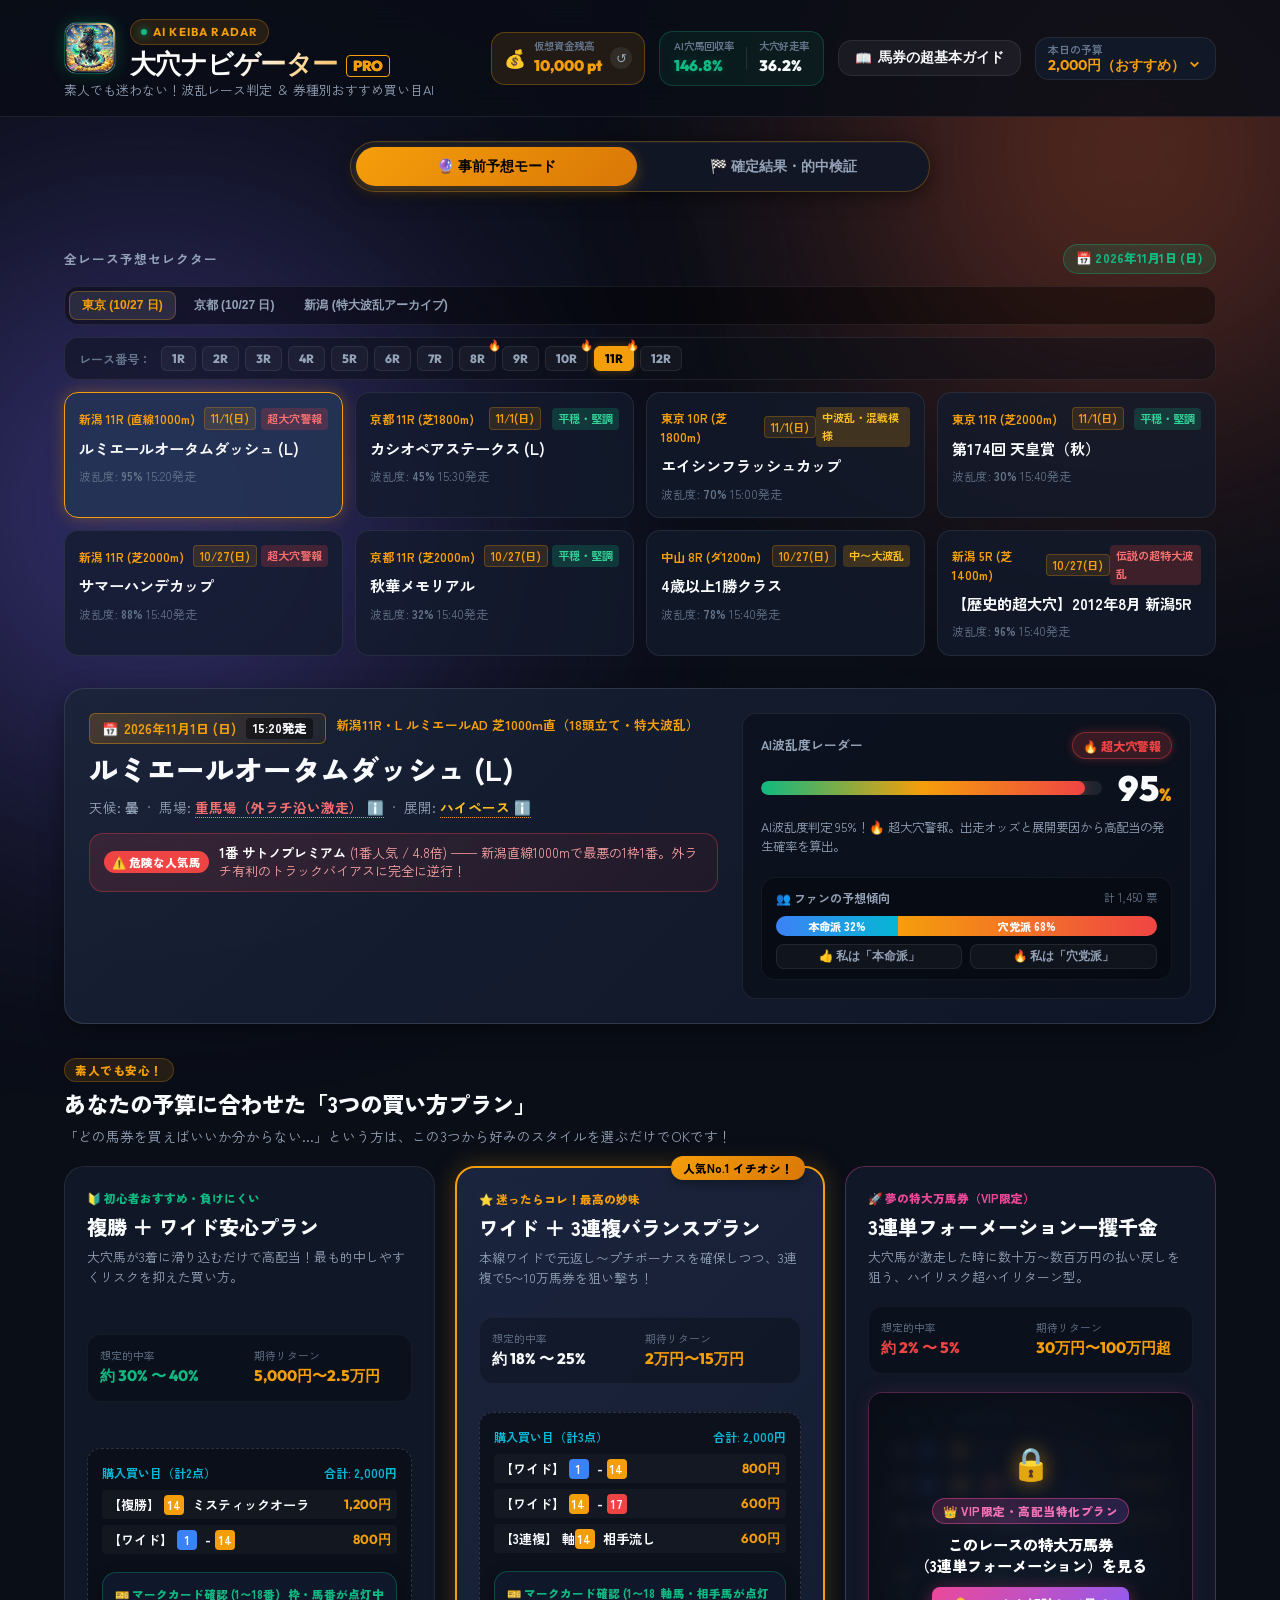
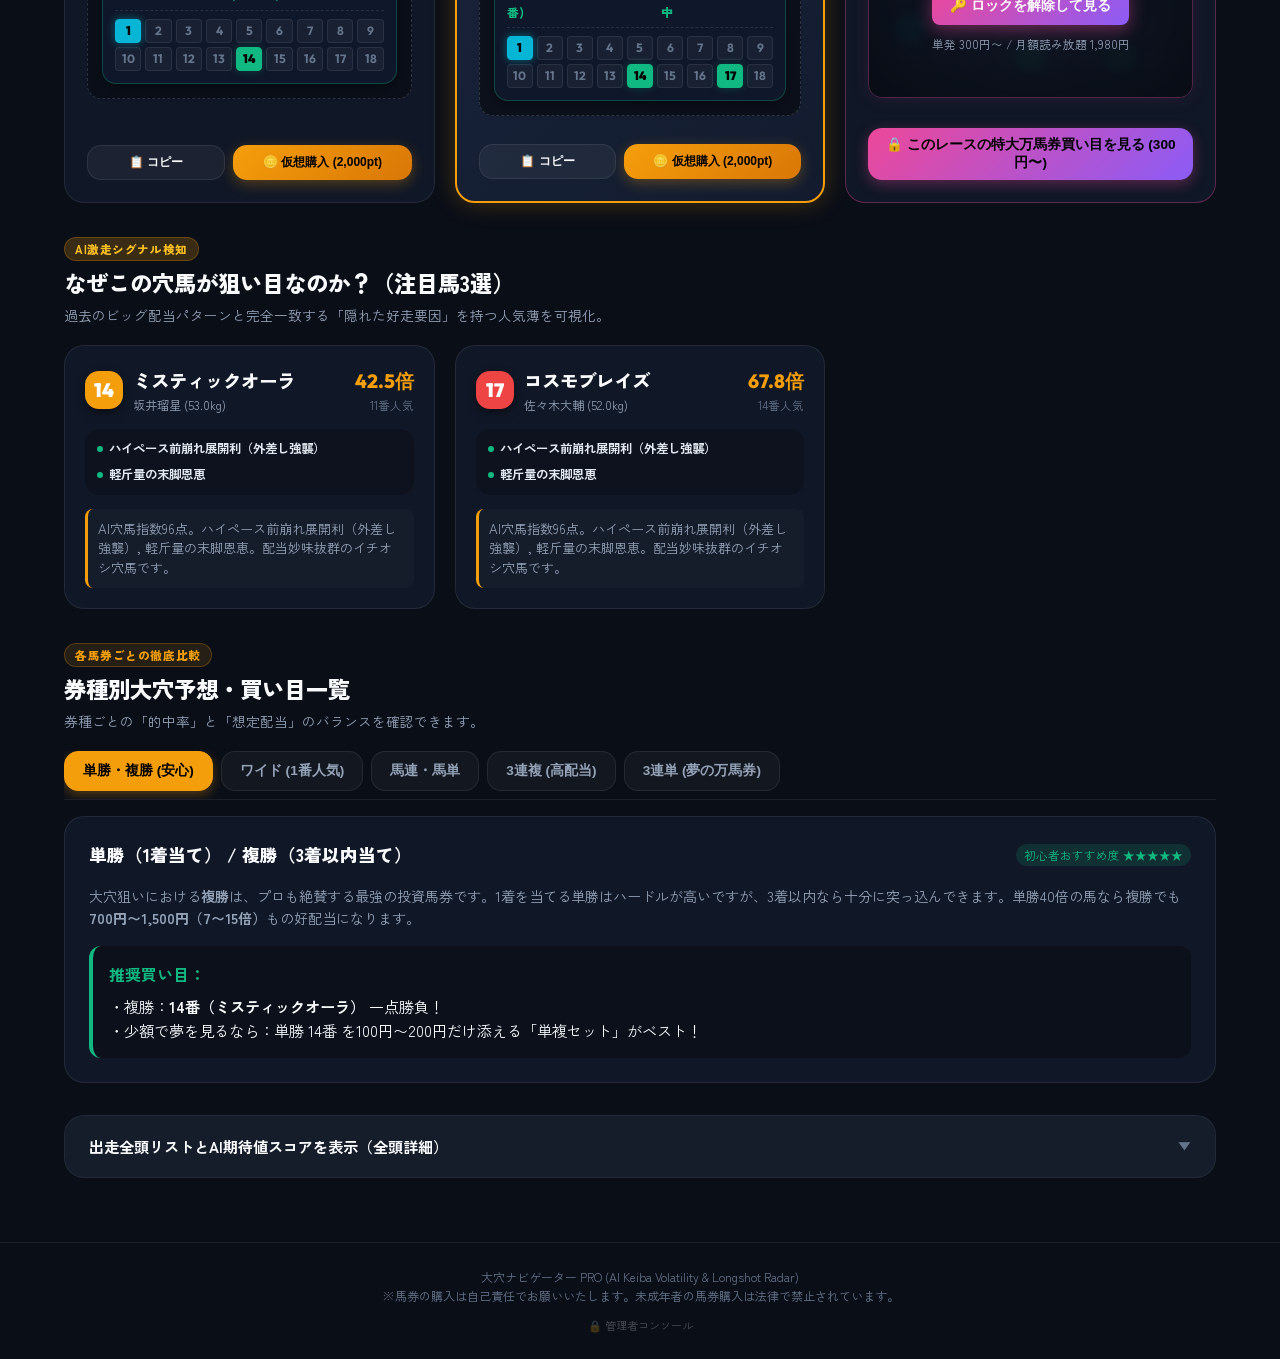
==== commit 1583bc2e: "feat(admin): 管理者ダッシュボード（アクセス解析・流入元・売上利益・AI戦略・口座振込案内）を新設" ====
--- a/index.html
+++ b/index.html
@@ -288,6 +288,9 @@
     <div class="footer-container">
       <p class="footer-brand">大穴ナビゲーター PRO (AI Keiba Volatility & Longshot Radar)</p>
       <p class="footer-note">※馬券の購入は自己責任でお願いいたします。未成年者の馬券購入は法律で禁止されています。</p>
+      <div style="margin-top:12px; font-size:0.7rem;">
+        <a href="admin.html" style="color:rgba(255,255,255,0.25); text-decoration:none; transition:color 0.2s;" onmouseover="this.style.color='#f59e0b'" onmouseout="this.style.color='rgba(255,255,255,0.25)'">🔒 管理者コンソール</a>
+      </div>
     </div>
   </footer>
 
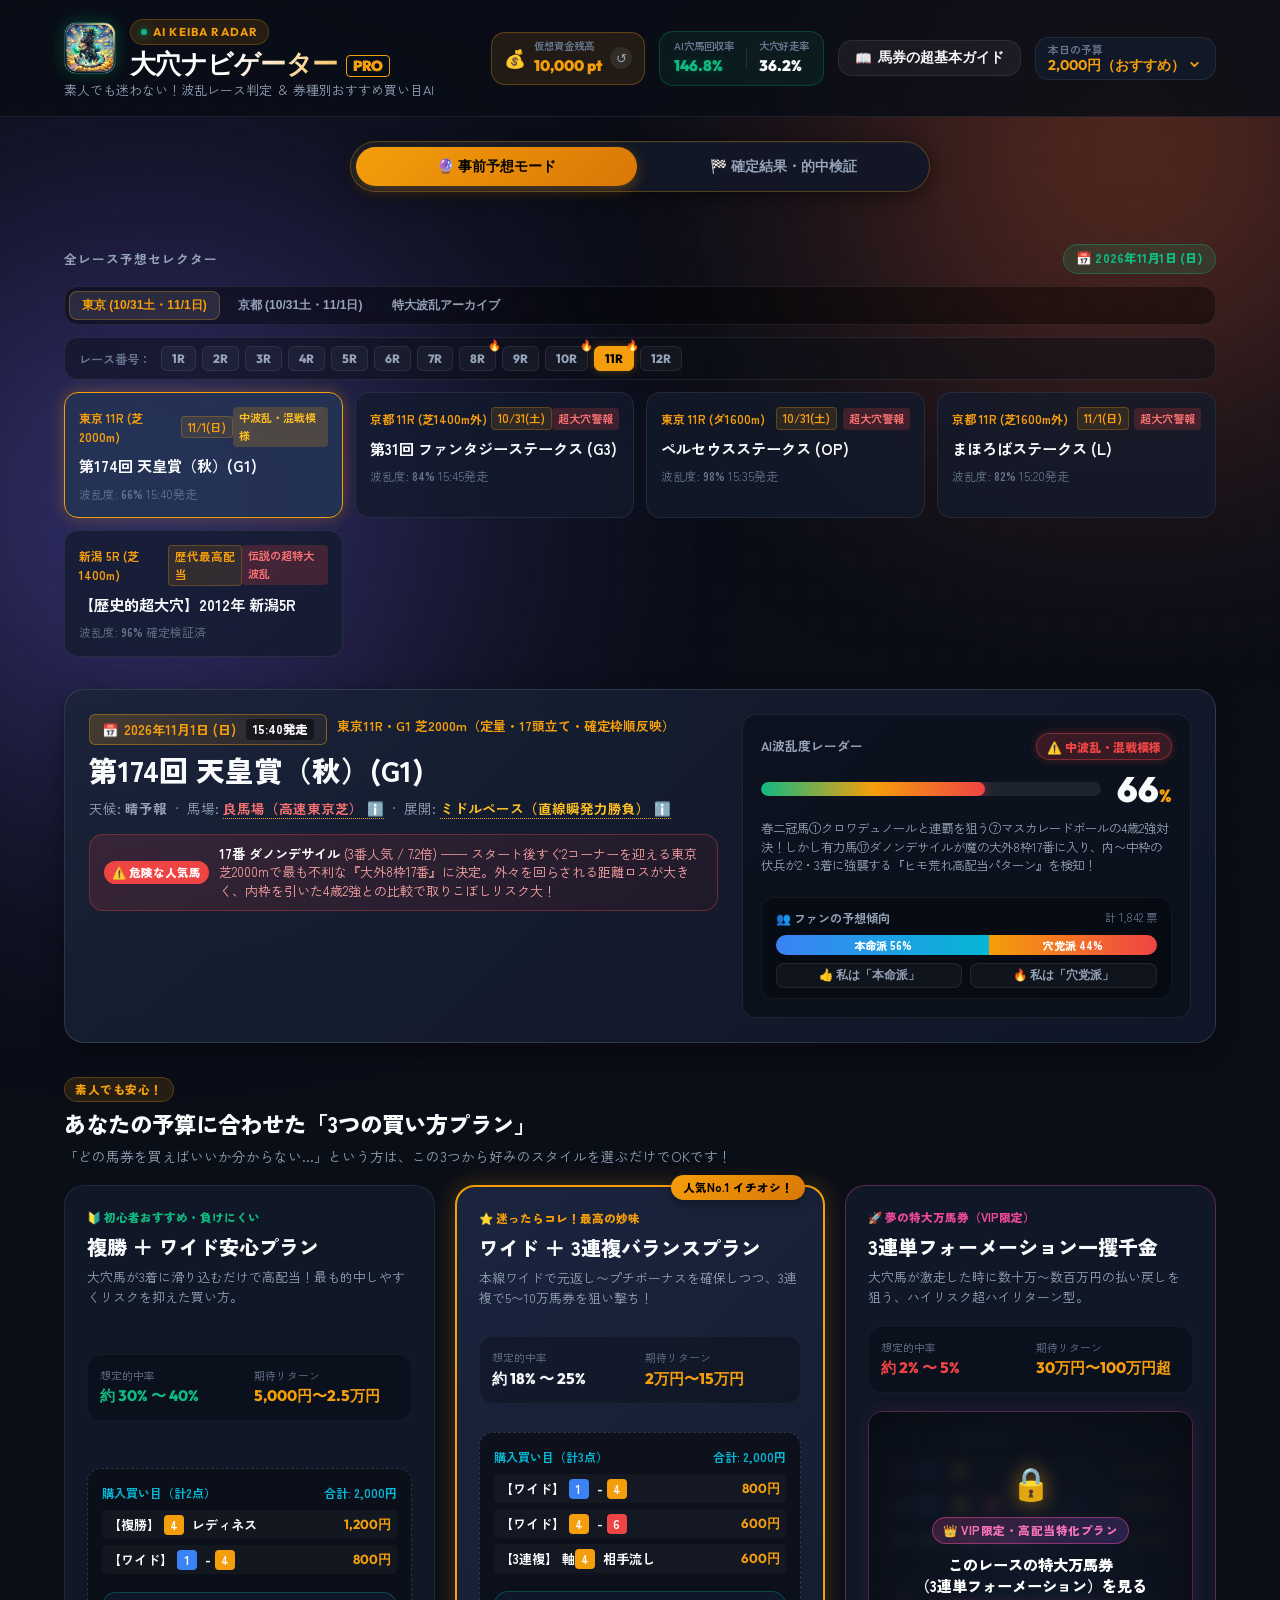
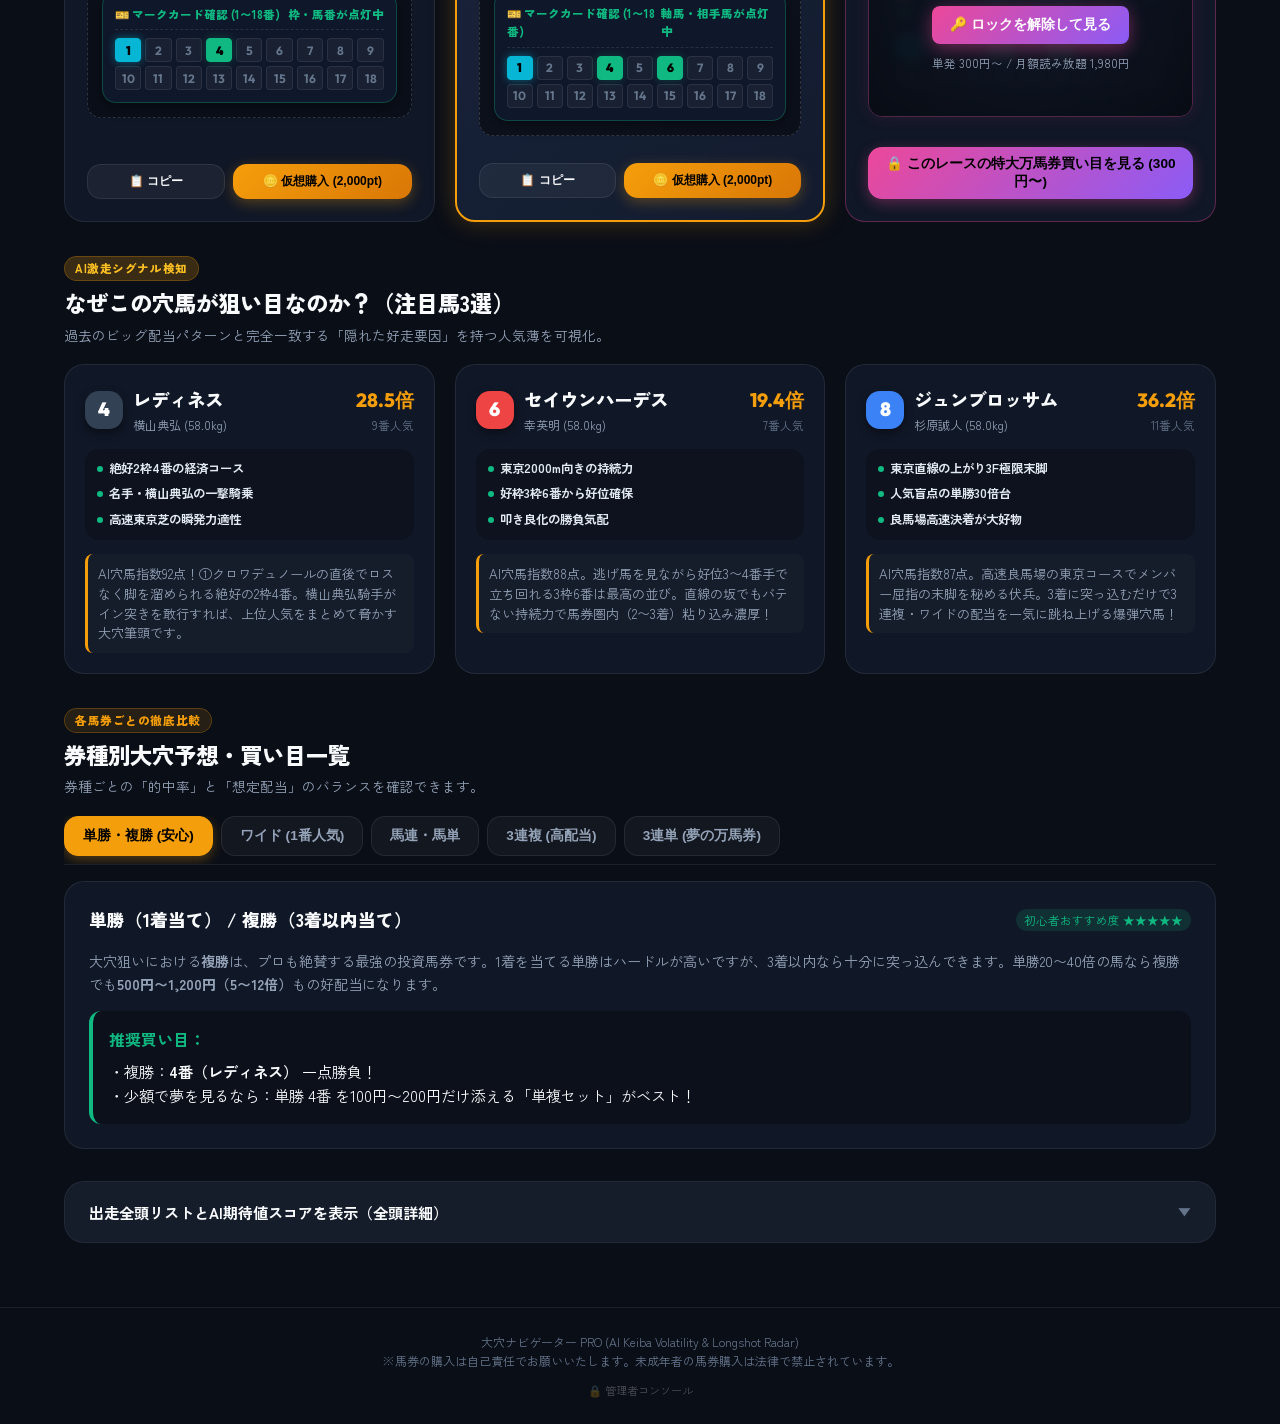
==== commit 18b79fd5: "feat: 実アクセス解析導入・今週末(10/31-11/1)確定枠順反映・cron自動実行有効化" ====
--- a/index.html
+++ b/index.html
@@ -108,13 +108,13 @@
         <div class="selector-title-row">
           <div class="selector-title-with-date">
             <span class="section-label">全レース予想セレクター</span>
-            <span class="race-date-pill" id="selector-date-pill">📅 2024年10月27日 (日)</span>
+            <span class="race-date-pill" id="selector-date-pill">📅 2026年11月1日 (日)</span>
           </div>
           <!-- 競馬場タブ -->
           <div class="venue-tabs" id="venue-tabs">
-            <button class="venue-btn active" data-venue="tokyo">東京 (10/27 日)</button>
-            <button class="venue-btn" data-venue="kyoto">京都 (10/27 日)</button>
-            <button class="venue-btn" data-venue="niigata">新潟 (特大波乱アーカイブ)</button>
+            <button class="venue-btn active" data-venue="tokyo">東京 (10/31土・11/1日)</button>
+            <button class="venue-btn" data-venue="kyoto">京都 (10/31土・11/1日)</button>
+            <button class="venue-btn" data-venue="archive">特大波乱アーカイブ</button>
           </div>
         </div>
       </div>
@@ -142,10 +142,10 @@
     <section class="race-overview-card" id="race-overview">
       <div class="overview-main">
         <div class="race-date-badge-row">
-          <span class="race-date-highlight" id="race-date-badge">📅 2024年10月27日(日) 15:40発走</span>
-          <div class="race-meta-badge" id="race-badge">東京11R・G1 芝2000m（秋古馬三冠初戦・16頭立て）</div>
-        </div>
-        <h2 class="race-name" id="race-title">第174回 天皇賞（秋）</h2>
+          <span class="race-date-highlight" id="race-date-badge">📅 2026年11月1日 (日) 15:40発走</span>
+          <div class="race-meta-badge" id="race-badge">東京11R・G1 芝2000m（定量・17頭立て・確定枠順反映）</div>
+        </div>
+        <h2 class="race-name" id="race-title">第174回 天皇賞（秋）(G1)</h2>
         <div class="race-conditions" id="race-conditions">
           <span>天候: <strong>晴</strong></span>
           <span class="sep">•</span>
@@ -362,7 +362,7 @@
               <div style="font-family:var(--font-display); font-size:1.4rem; font-weight:900; color:var(--accent-gold);">
                 300 <span style="font-size:0.8rem; color:var(--text-muted);">円/レース</span>
               </div>
-              <a href="https://note.com" target="_blank" rel="noopener noreferrer" class="btn btn-outline" style="width:100%; justify-content:center; margin-top:8px; font-size:0.75rem;">
+              <a href="https://note.com/oana_navi" target="_blank" rel="noopener noreferrer" class="btn btn-outline" style="width:100%; justify-content:center; margin-top:8px; font-size:0.75rem;" onclick="window.OanaAnalytics && OanaAnalytics.trackEvent('note_click', { planType: 'single' })">
                 noteで単発購入 ↗
               </a>
             </div>
@@ -382,7 +382,7 @@
               <div style="font-family:var(--font-display); font-size:1.4rem; font-weight:900; color:var(--accent-neon-green);">
                 1,980 <span style="font-size:0.8rem; color:var(--text-muted);">円/月</span>
               </div>
-              <a href="https://note.com" target="_blank" rel="noopener noreferrer" class="btn btn-primary" style="width:100%; justify-content:center; margin-top:8px; font-size:0.75rem;">
+              <a href="https://note.com/oana_navi" target="_blank" rel="noopener noreferrer" class="btn btn-primary" style="width:100%; justify-content:center; margin-top:8px; font-size:0.75rem;" onclick="window.OanaAnalytics && OanaAnalytics.trackEvent('note_click', { planType: 'monthly' })">
                 メンバーシップ参加 ↗
               </a>
             </div>
@@ -405,6 +405,7 @@
     </div>
   </div>
 
-  <script src="app.js?v=20261028_mobile"></script>
+  <script src="analytics.js?v=20261030_live"></script>
+  <script src="app.js?v=20261030_live"></script>
 </body>
 </html>
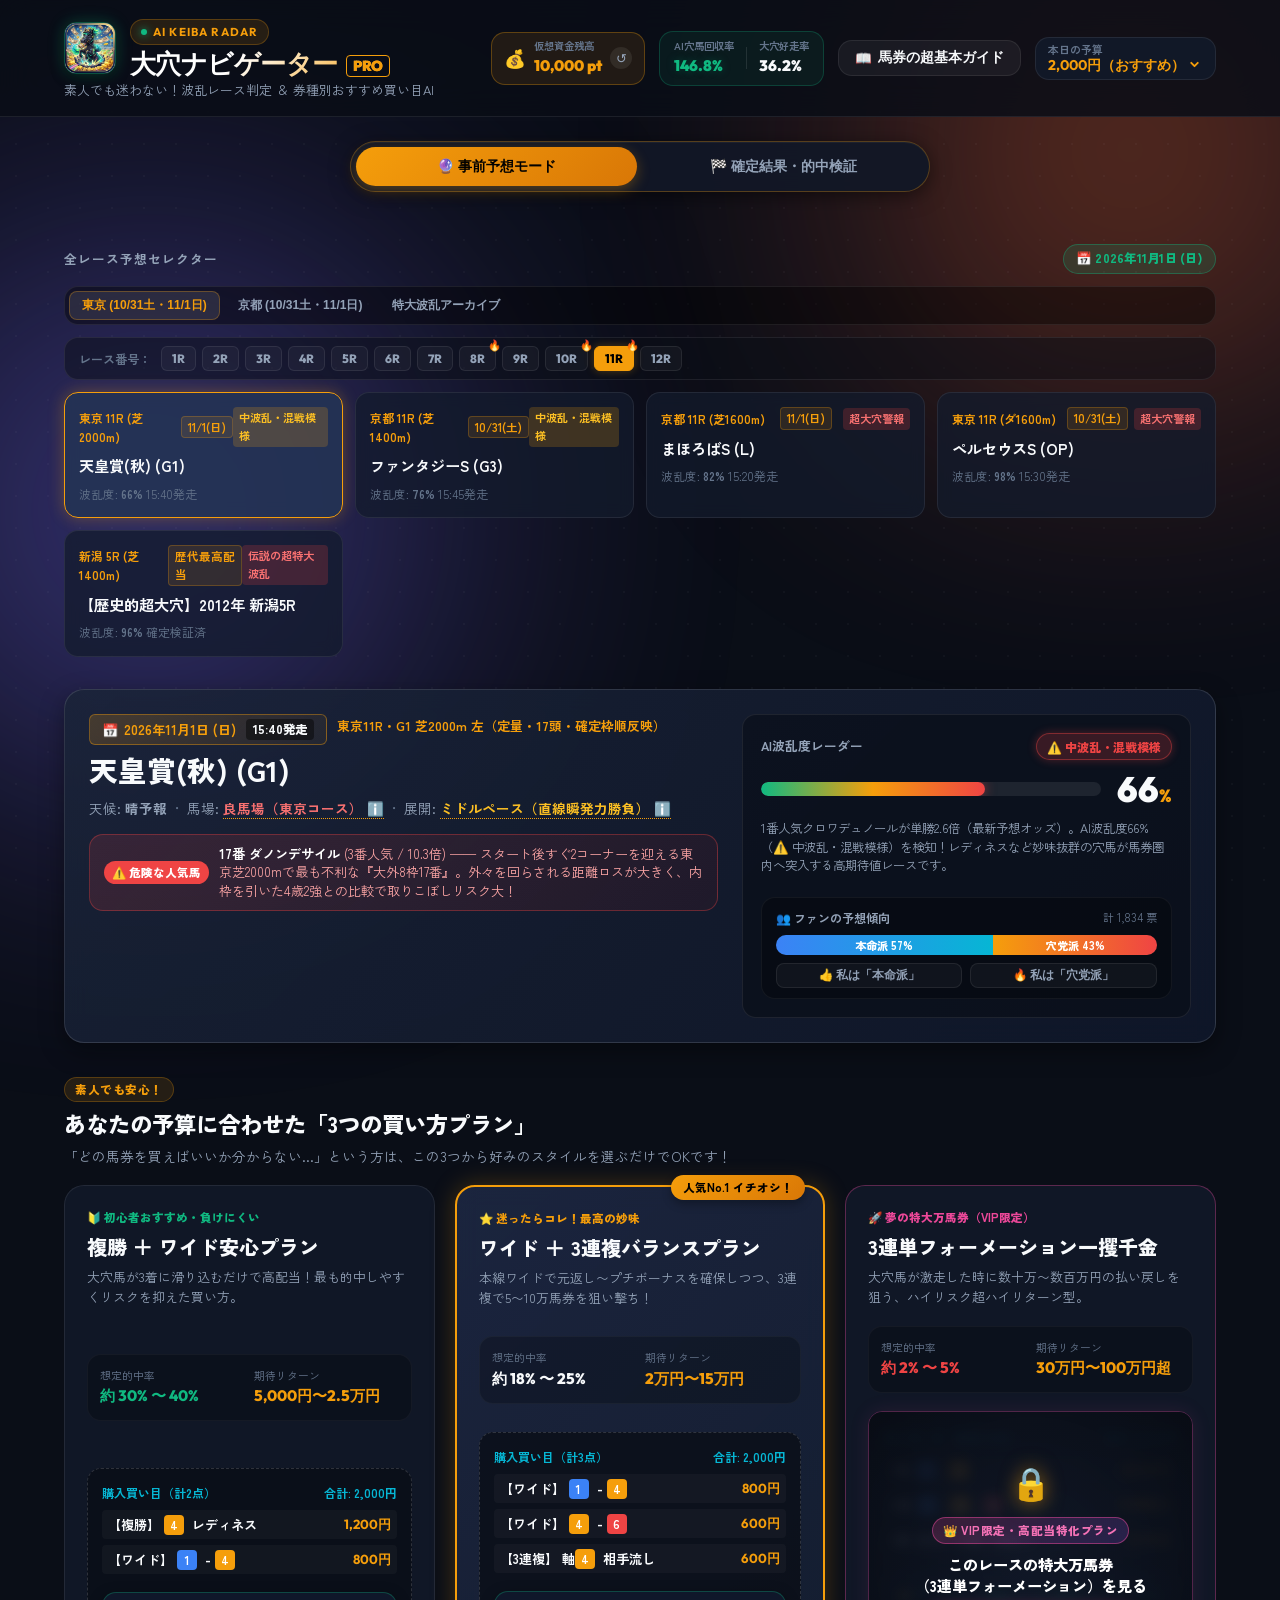
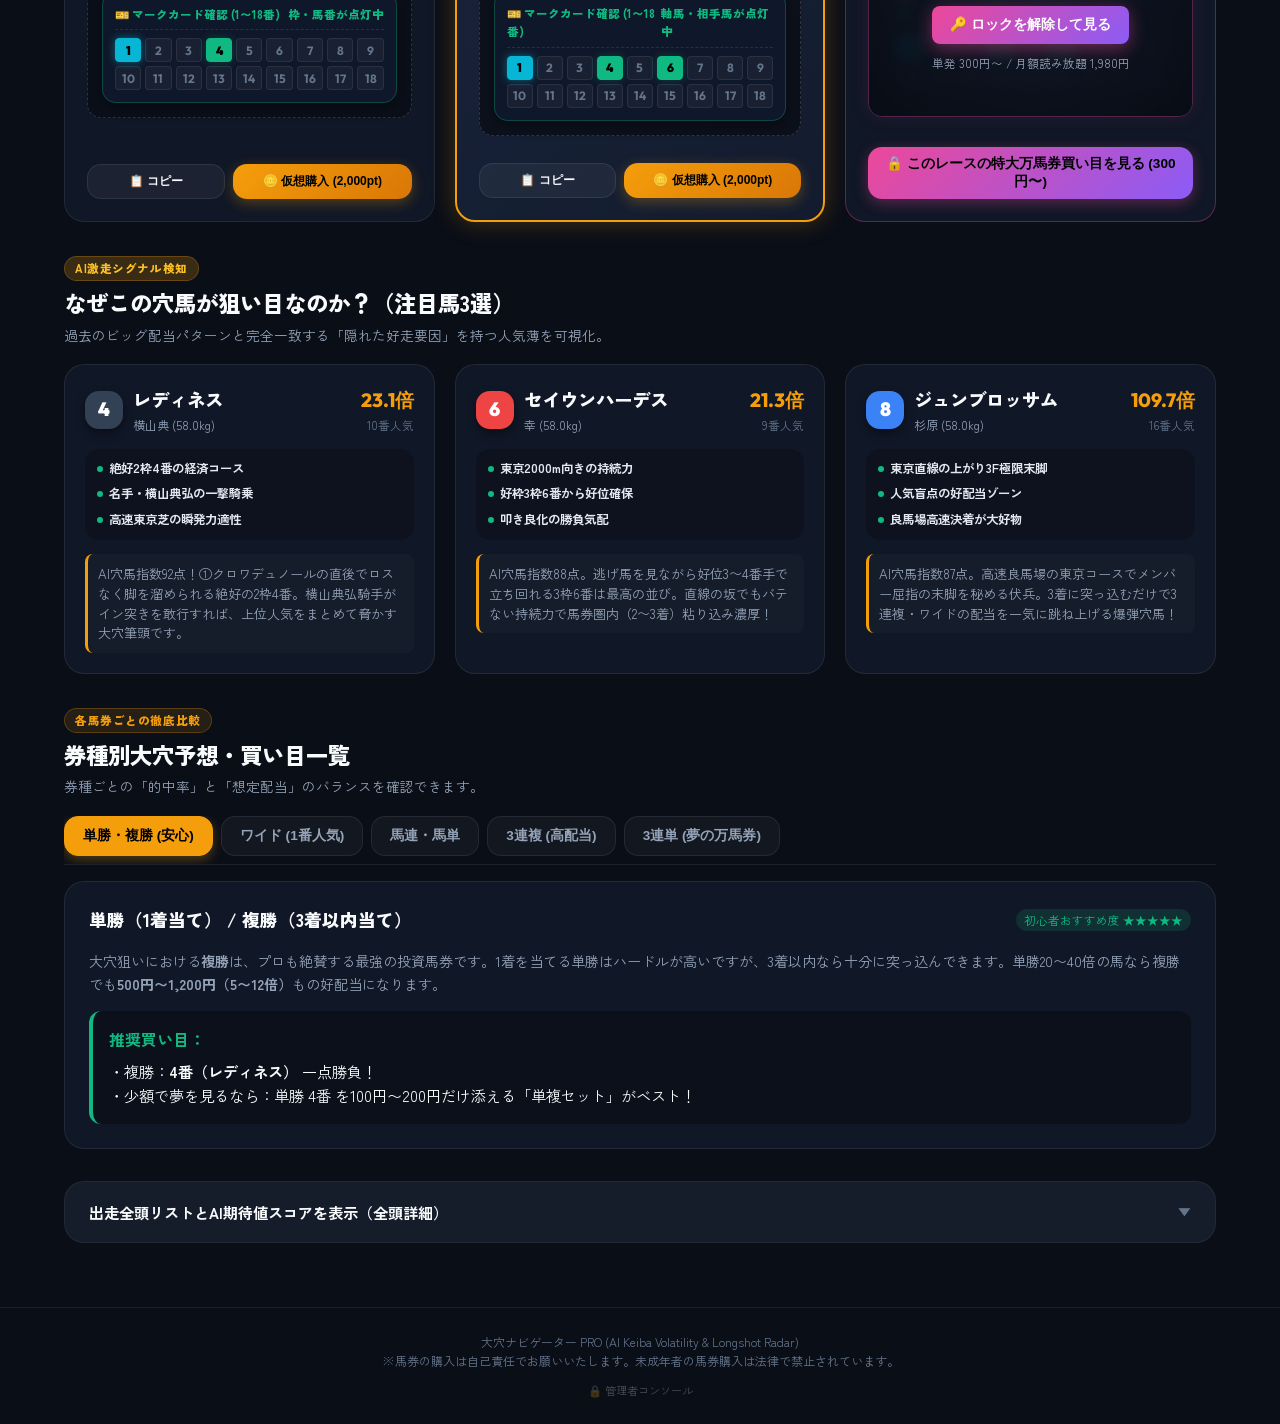
==== commit 701b4ac9: "feat: live netkeiba odds pipeline, note draft generator & canonical URL" ====
--- a/index.html
+++ b/index.html
@@ -17,12 +17,14 @@
   <meta name="apple-mobile-web-app-status-bar-style" content="black-translucent">
   <meta name="apple-mobile-web-app-title" content="大穴ナビ">
 
-  <!-- OGP & SNS Card -->
+  <!-- Canonical & OGP / SNS Card -->
+  <link rel="canonical" href="https://www.oana-navi.com/">
   <meta property="og:title" content="大穴ナビゲーター PRO | AI競馬波乱度・穴馬予測ツール">
   <meta property="og:description" content="初心者でもひと目でわかる波乱度判定と券種別おすすめ大穴買い目提案アプリ">
-  <meta property="og:image" content="https://oana-navi.com/icon-512.png">
-  <meta property="og:url" content="https://oana-navi.com">
+  <meta property="og:image" content="https://www.oana-navi.com/icon-512.png">
+  <meta property="og:url" content="https://www.oana-navi.com/">
   <meta property="og:type" content="website">
+  <meta name="twitter:card" content="summary">
 
   <link rel="preconnect" href="https://fonts.googleapis.com">
   <link rel="preconnect" href="https://fonts.gstatic.com" crossorigin>
@@ -405,7 +407,7 @@
     </div>
   </div>
 
-  <script src="analytics.js?v=20261030_live"></script>
-  <script src="app.js?v=20261030_live"></script>
+  <script src="analytics.js?v=20261030_v2"></script>
+  <script src="app.js?v=20261030_v2"></script>
 </body>
 </html>
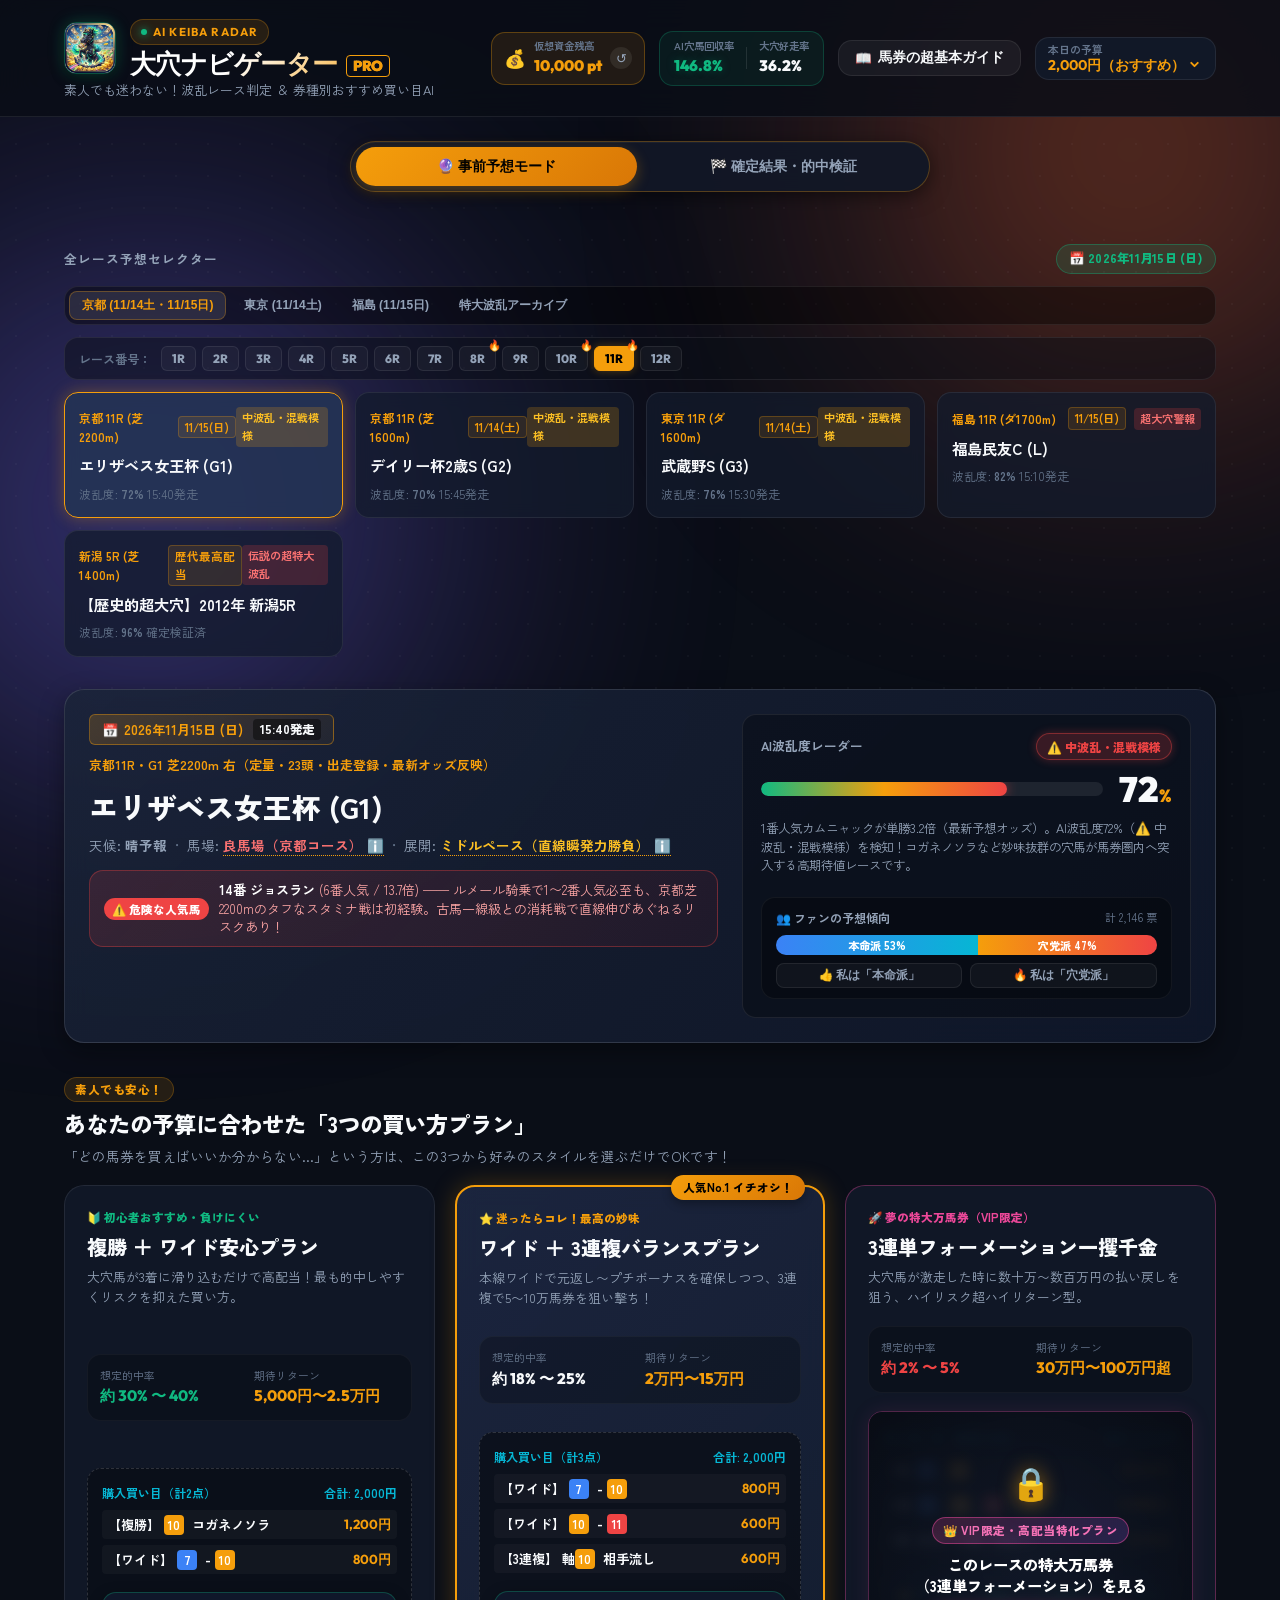
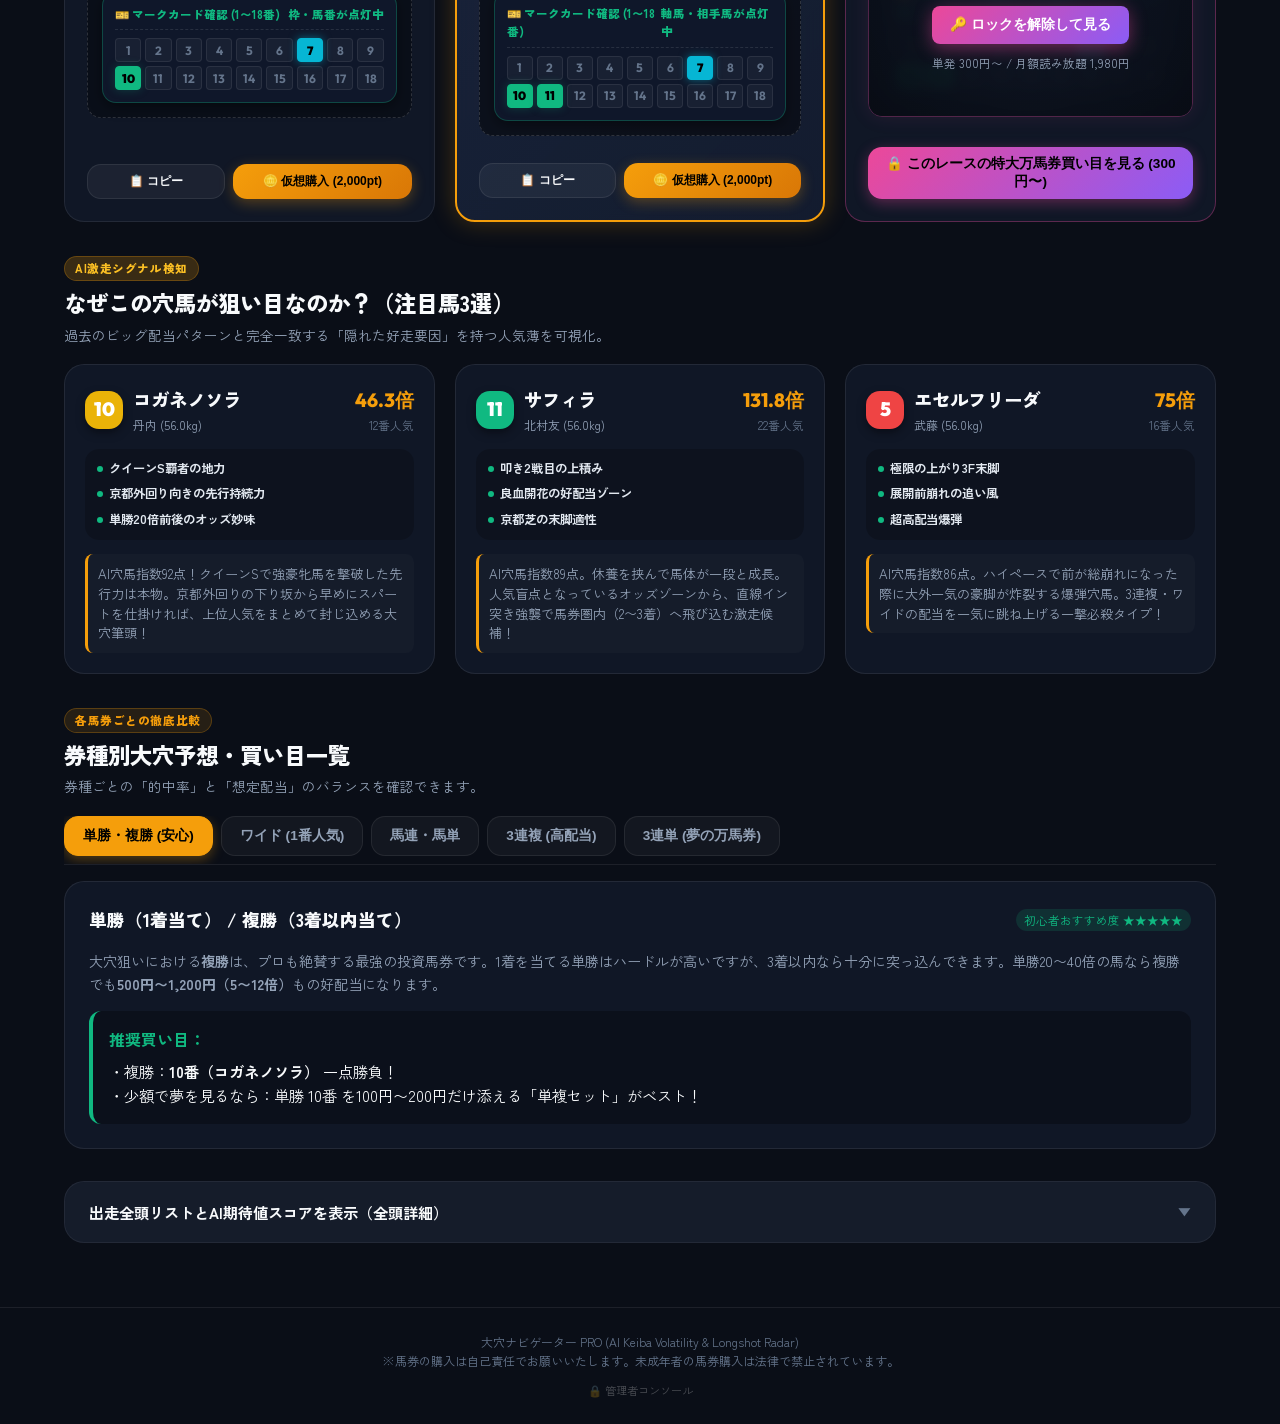
==== commit 153222a3: "feat: update weekend predictions for Queen Elizabeth II Cup (2026-11-14/15)" ====
--- a/index.html
+++ b/index.html
@@ -110,12 +110,13 @@
         <div class="selector-title-row">
           <div class="selector-title-with-date">
             <span class="section-label">全レース予想セレクター</span>
-            <span class="race-date-pill" id="selector-date-pill">📅 2026年11月1日 (日)</span>
+            <span class="race-date-pill" id="selector-date-pill">📅 2026年11月15日 (日)</span>
           </div>
           <!-- 競馬場タブ -->
           <div class="venue-tabs" id="venue-tabs">
-            <button class="venue-btn active" data-venue="tokyo">東京 (10/31土・11/1日)</button>
-            <button class="venue-btn" data-venue="kyoto">京都 (10/31土・11/1日)</button>
+            <button class="venue-btn active" data-venue="kyoto">京都 (11/14土・11/15日)</button>
+            <button class="venue-btn" data-venue="tokyo">東京 (11/14土)</button>
+            <button class="venue-btn" data-venue="fukushima">福島 (11/15日)</button>
             <button class="venue-btn" data-venue="archive">特大波乱アーカイブ</button>
           </div>
         </div>
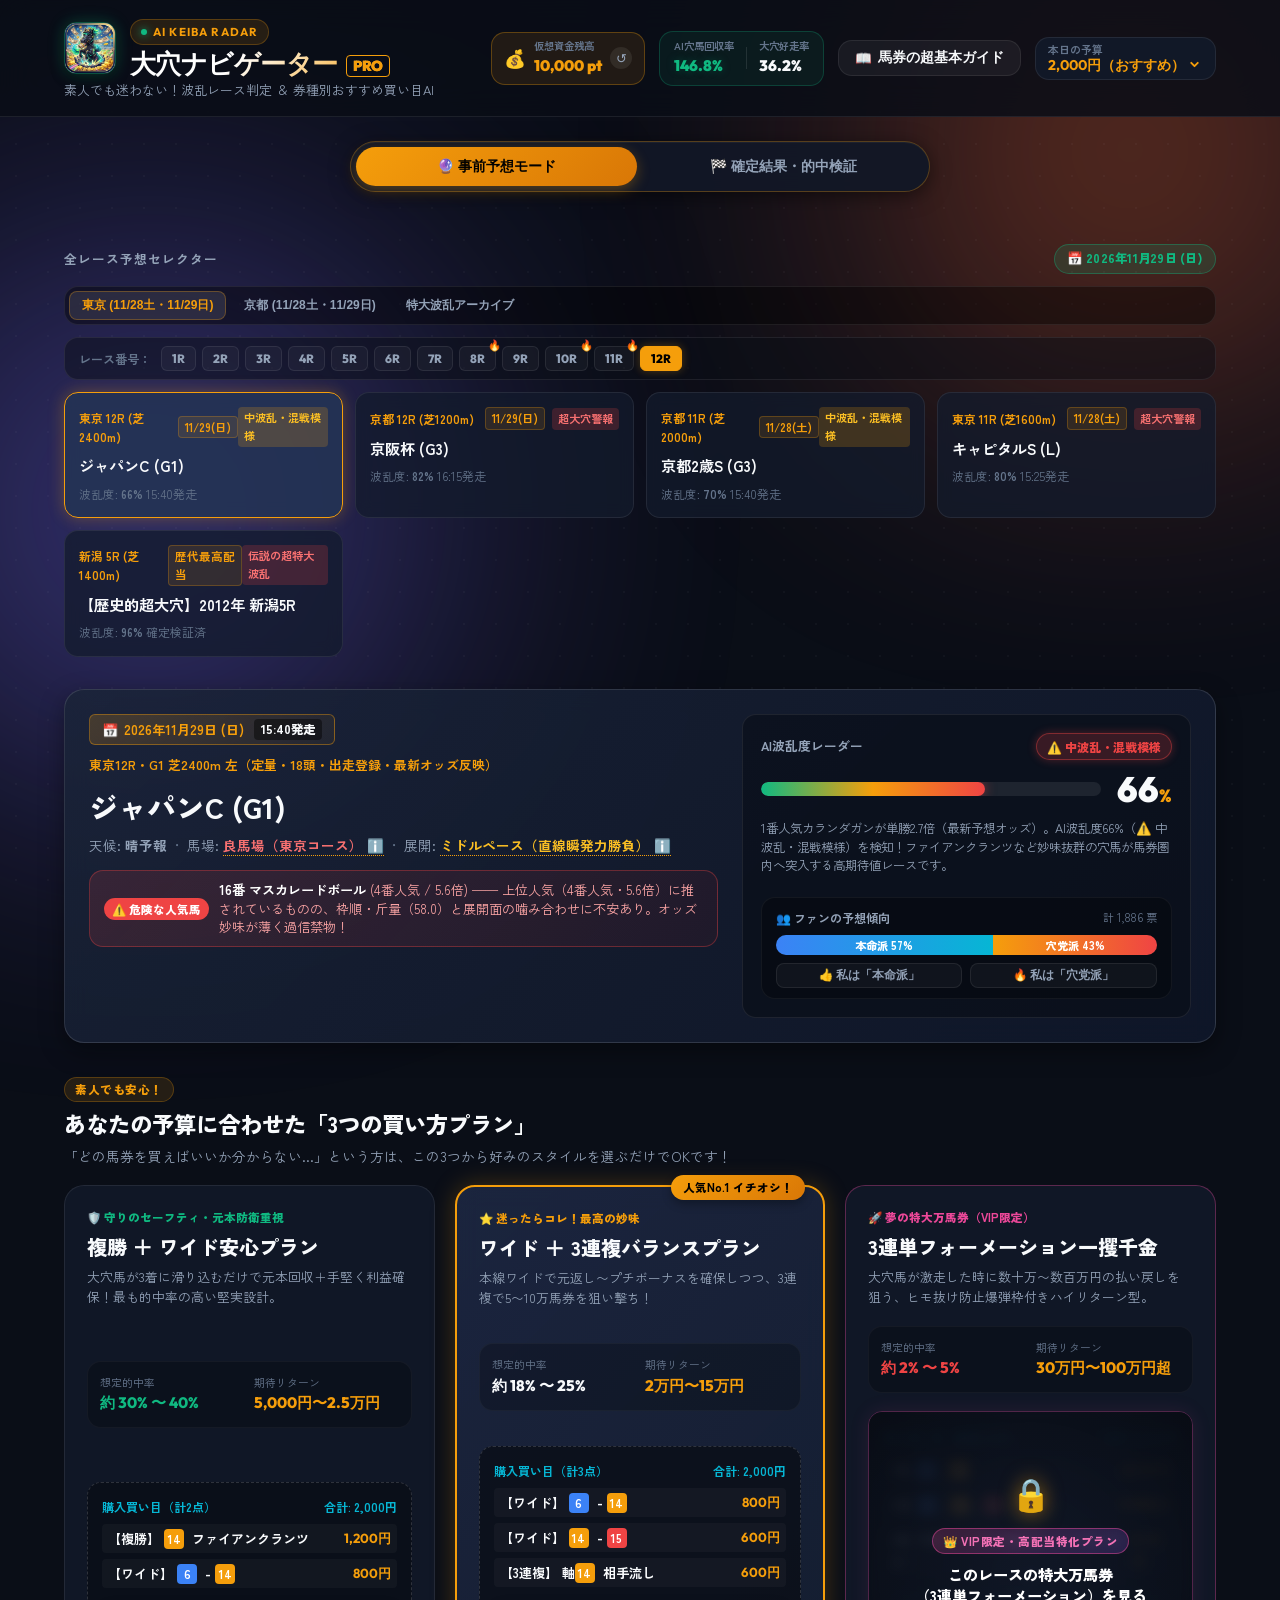
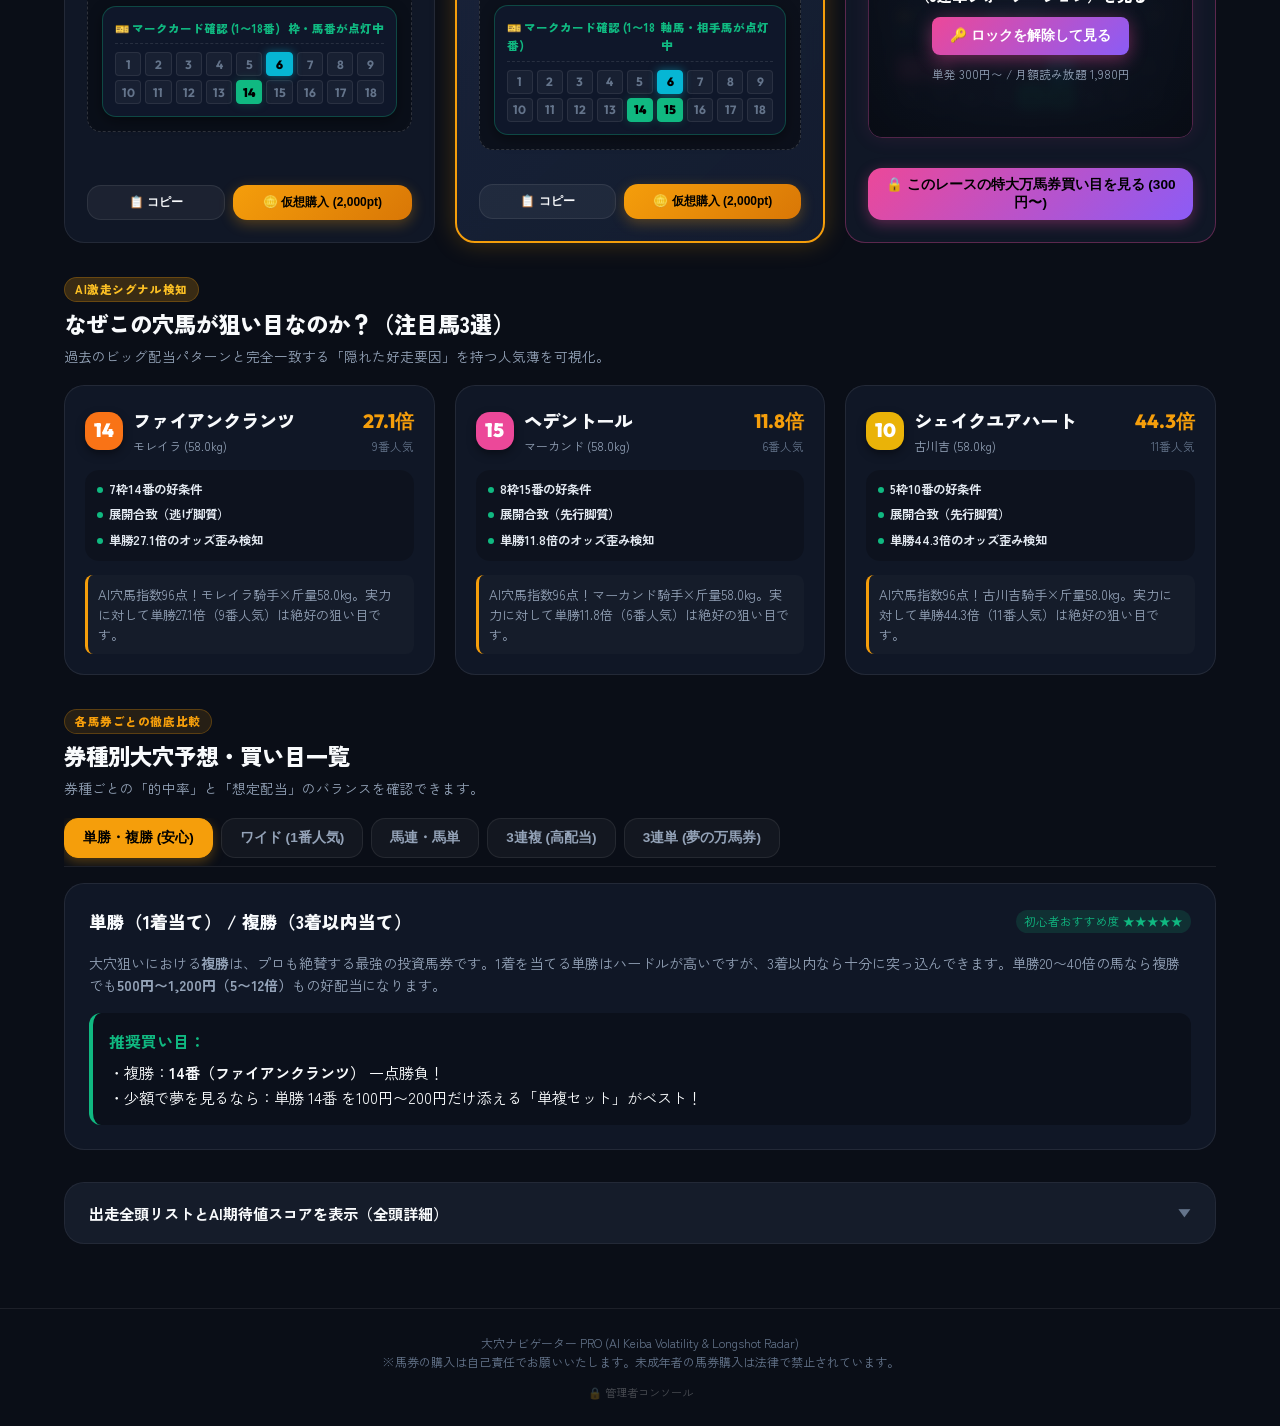
==== commit 5418439e: "feat: sync Japan Cup weekend races, prediction engine v3, and UI updates" ====
--- a/index.html
+++ b/index.html
@@ -110,13 +110,12 @@
         <div class="selector-title-row">
           <div class="selector-title-with-date">
             <span class="section-label">全レース予想セレクター</span>
-            <span class="race-date-pill" id="selector-date-pill">📅 2026年11月15日 (日)</span>
+            <span class="race-date-pill" id="selector-date-pill">📅 2026年11月29日 (日)</span>
           </div>
           <!-- 競馬場タブ -->
           <div class="venue-tabs" id="venue-tabs">
-            <button class="venue-btn active" data-venue="kyoto">京都 (11/14土・11/15日)</button>
-            <button class="venue-btn" data-venue="tokyo">東京 (11/14土)</button>
-            <button class="venue-btn" data-venue="fukushima">福島 (11/15日)</button>
+            <button class="venue-btn active" data-venue="tokyo">東京 (11/28土・11/29日)</button>
+            <button class="venue-btn" data-venue="kyoto">京都 (11/28土・11/29日)</button>
             <button class="venue-btn" data-venue="archive">特大波乱アーカイブ</button>
           </div>
         </div>
--- a/style.css
+++ b/style.css
@@ -479,6 +479,13 @@
   font-weight: 900;
   box-shadow: 0 0 8px rgba(6, 182, 212, 0.5);
   border-color: var(--accent-cyan);
+}
+.mark-cell.marked-bomb {
+  background: #ec4899;
+  color: #fff;
+  font-weight: 900;
+  box-shadow: 0 0 8px rgba(236, 72, 153, 0.6);
+  border-color: #ec4899;
 }
 
 /* ツールチップ（1秒ポップアップ解説） */
